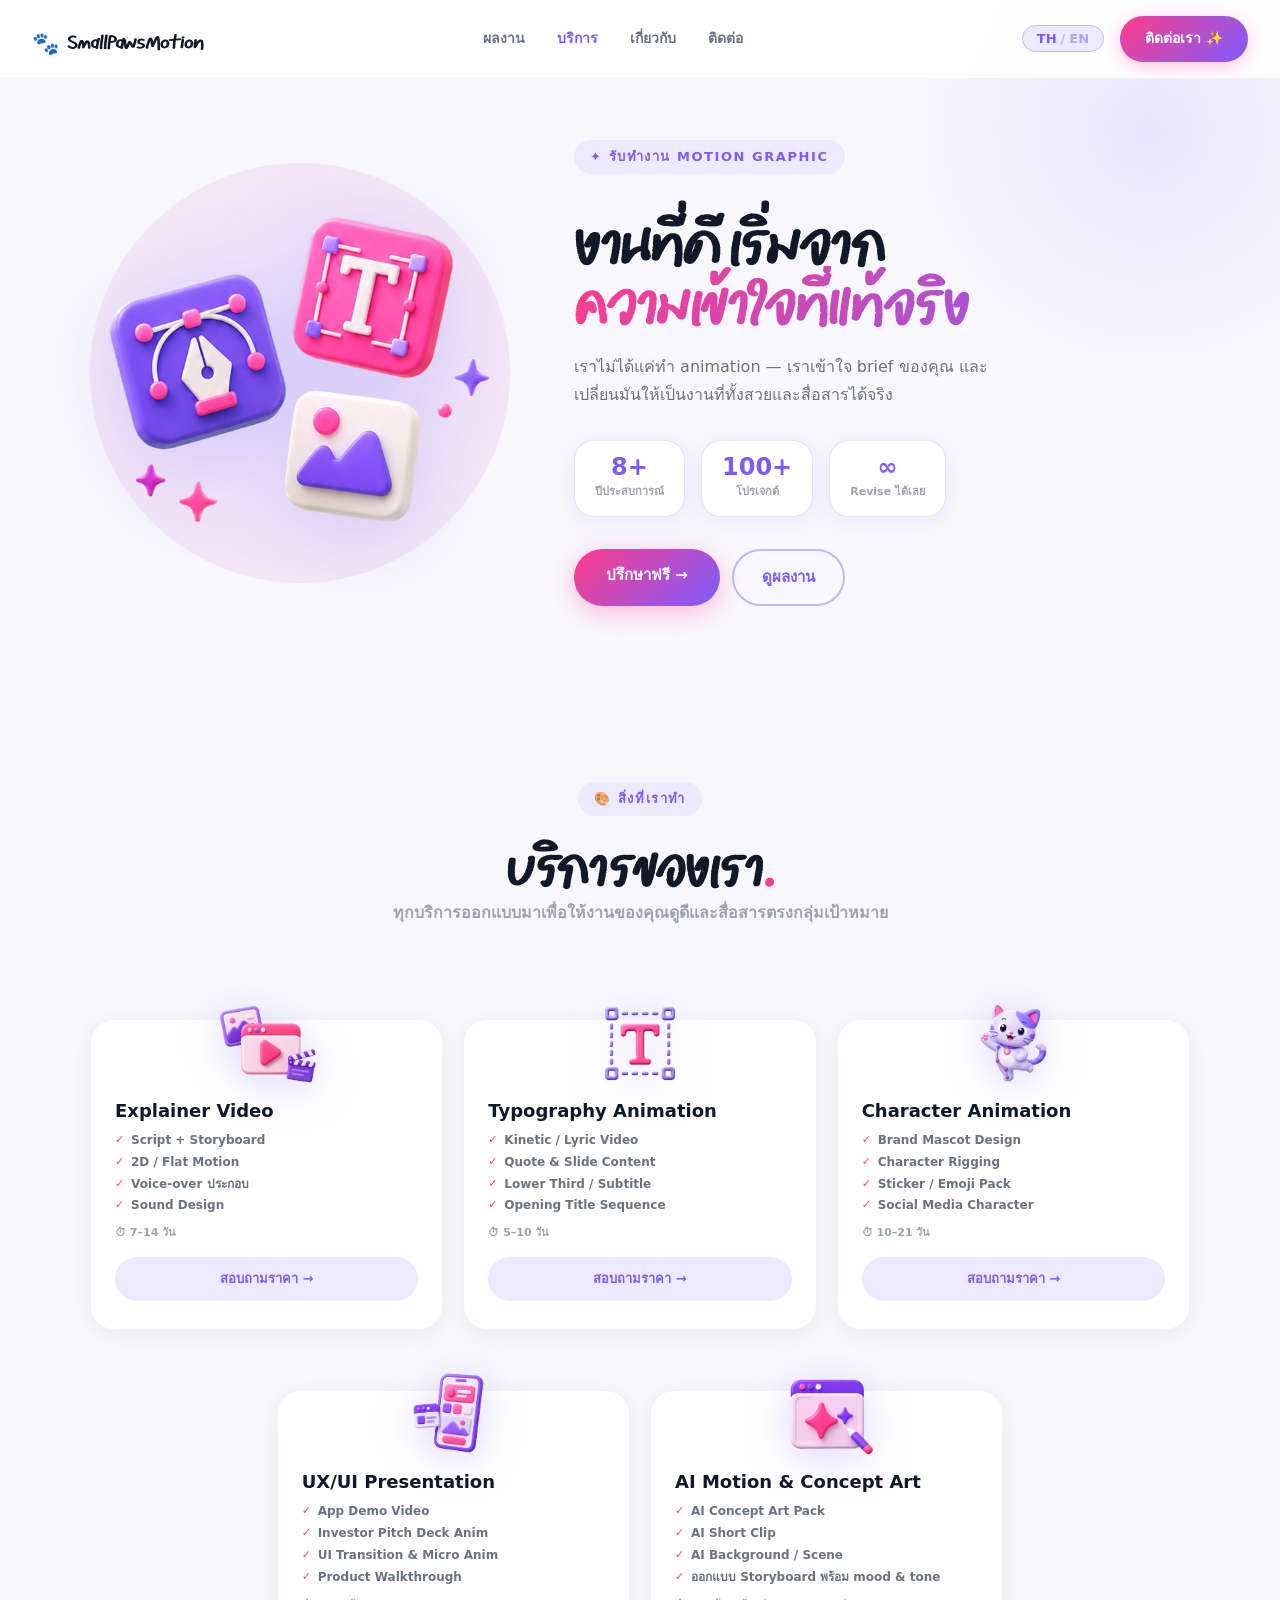
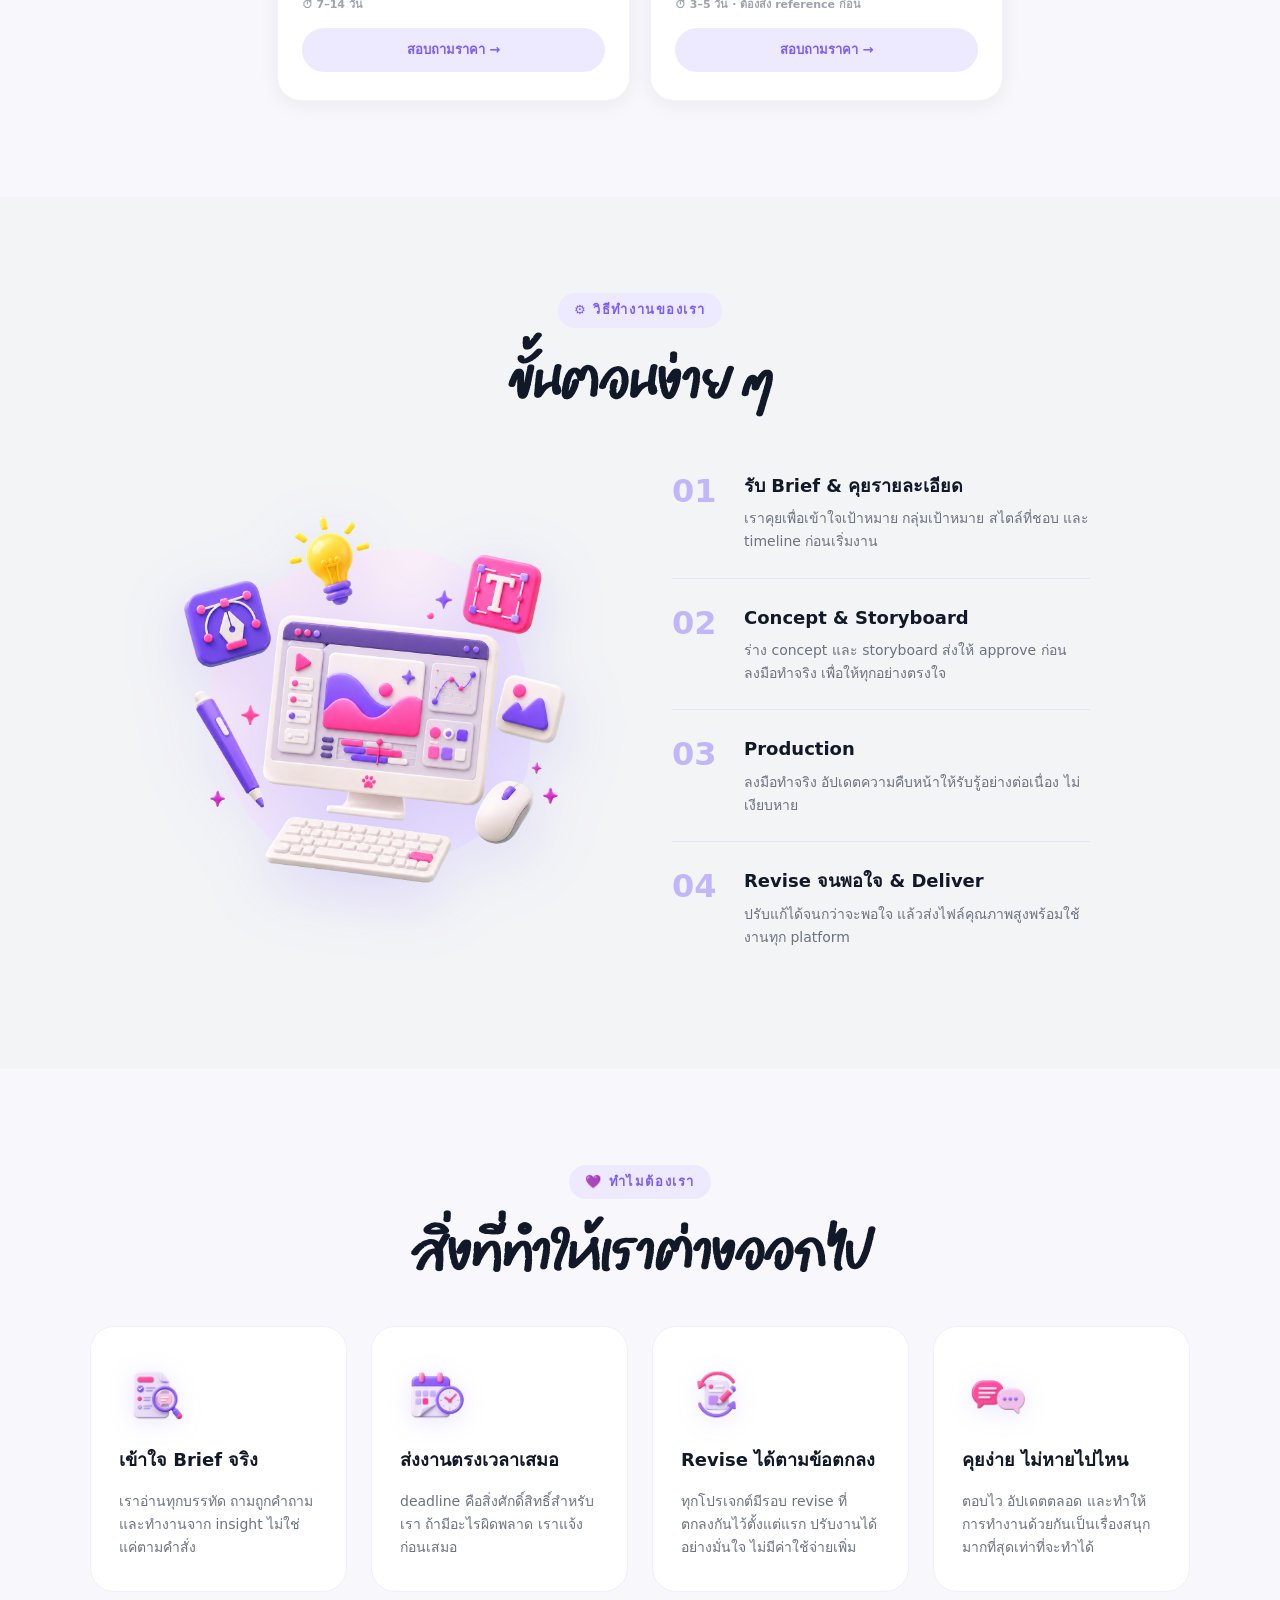
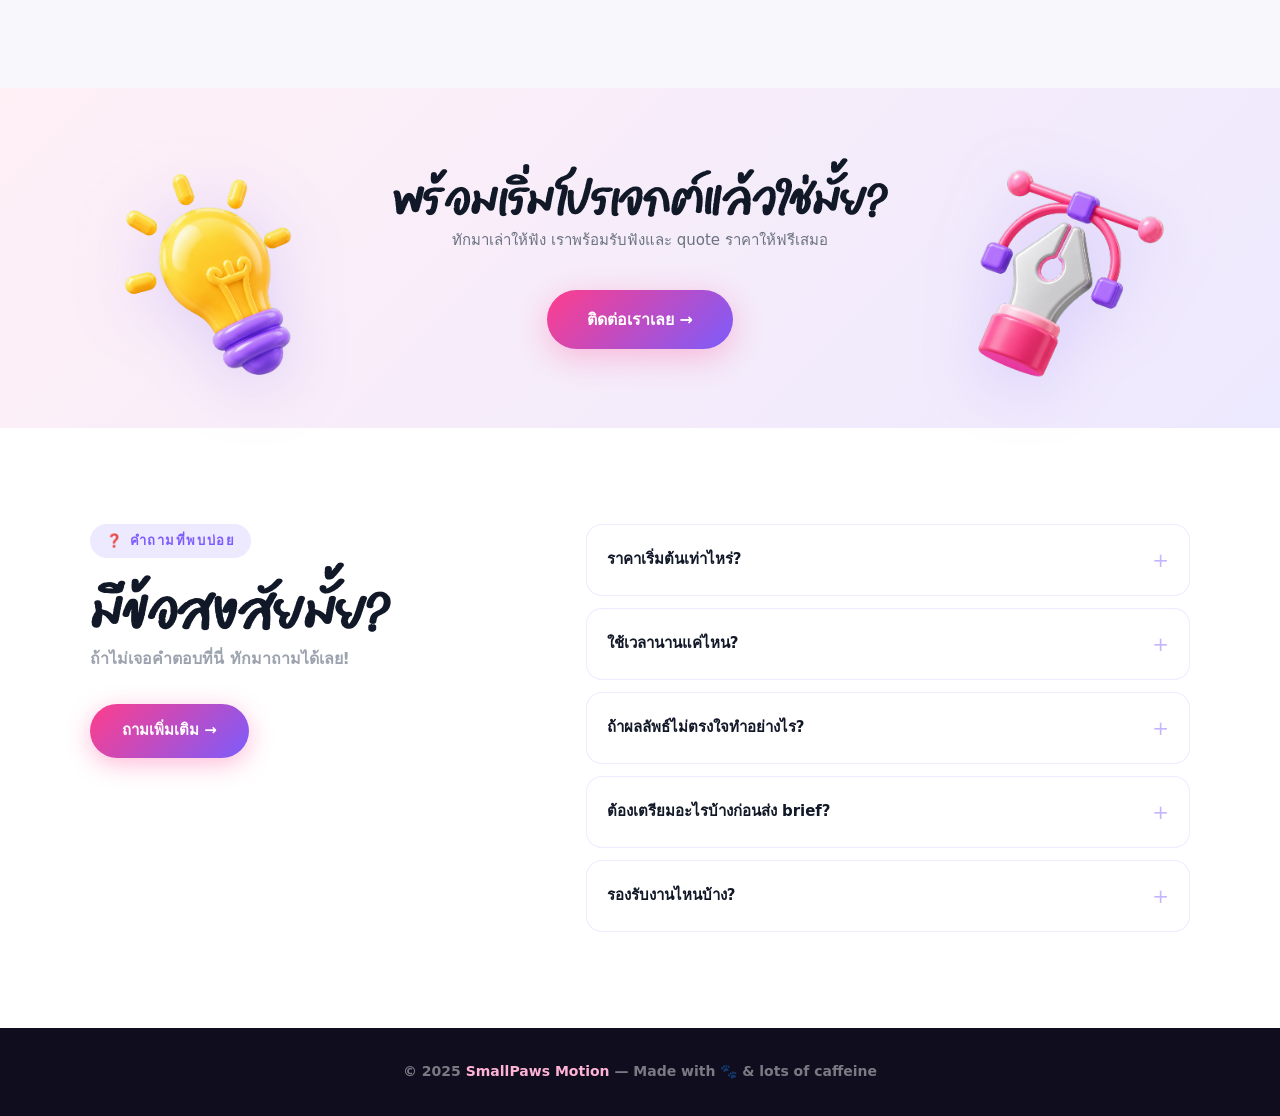
==== services.html @ 3934d812 "Initial commit: SmallPaws Motion portfolio" ====
<!DOCTYPE html>
<html lang="th">
<head>
  <meta charset="UTF-8">
  <meta name="viewport" content="width=device-width, initial-scale=1.0">
  <title>บริการ — SmallPaws Motion</title>
  <meta name="description" content="รับทำ Motion Graphic ครบวงจร Explainer Video, Typography, Character Animation, UX/UI Presentation">
  <link rel="stylesheet" href="css/style.css?v=5">
  <link rel="stylesheet" href="css/services.css?v=12">
  <link rel="icon" href="data:image/svg+xml,<svg xmlns='http://www.w3.org/2000/svg' viewBox='0 0 100 100'><text y='.9em' font-size='90'>🐾</text></svg>">
</head>
<body>

<!-- ── Navigation ─────────────────────────────────────────── -->
<nav class="nav scrolled">
  <a href="index.html" class="nav-logo" style="color:var(--gray-800);text-shadow:none">
    <span class="paw">🐾</span> SmallPaws Motion
  </a>
  <div class="nav-links" style="--link-color:var(--gray-600)">
    <a href="index.html#works"   style="color:var(--gray-600);text-shadow:none" data-th="ผลงาน"    data-en="Works">ผลงาน</a>
    <a href="services.html"      style="color:var(--purple);text-shadow:none;font-weight:900" data-th="บริการ"    data-en="Services">บริการ</a>
    <a href="index.html#about"   style="color:var(--gray-600);text-shadow:none" data-th="เกี่ยวกับ" data-en="About">เกี่ยวกับ</a>
    <a href="index.html#contact" style="color:var(--gray-600);text-shadow:none" data-th="ติดต่อ"    data-en="Contact">ติดต่อ</a>
  </div>
  <div class="nav-right">
    <button class="lang-toggle scrolled-toggle" id="lang-toggle" aria-label="Switch language">
      <span class="lang-th active">TH</span>
      <span class="lang-sep">/</span>
      <span class="lang-en">EN</span>
    </button>
    <a href="index.html#contact" class="nav-cta" data-th="ติดต่อเรา ✨" data-en="Contact ✨">ติดต่อเรา ✨</a>
  </div>
</nav>

<!-- ── Page Hero ───────────────────────────────────────────── -->
<section class="svc-hero">
  <div class="container">
    <div class="svc-hero-inner fade-up">

      <!--
        ICON PLACEHOLDER — สลับเป็น Lottie ได้ตามด้านล่าง
        ───────────────────────────────────────────────────────
        วิธีใช้ Lottie:
          1. โหลด script: <script src="https://unpkg.com/@lottiefiles/lottie-player@latest/dist/lottie-player.js"></script>
          2. แทน .svc-hero-lottie ด้วย:
             <lottie-player src="assets/lotties/hero.json" background="transparent"
               speed="1" style="width:420px;height:420px" autoplay loop></lottie-player>

        วิธีใช้ PNG:
          แทน .icon-placeholder ด้วย: <img src="assets/images/hero-illus.png" alt="" style="width:420px">
        ───────────────────────────────────────────────────────
      -->
      <div class="svc-hero-visual" id="hero-visual-wrap">
        <div class="svc-hero-blob"></div>
        <img src="assets/image/service_hero.png" alt="SmallPaws Motion" class="svc-hero-img" id="svc-hero-img">
      </div>

      <div class="svc-hero-text">
        <div class="section-label" data-th="✦ รับทำงาน Motion Graphic" data-en="✦ Motion Graphic Services">✦ รับทำงาน Motion Graphic</div>
        <h1 class="svc-hero-title">
          <span data-th="งานที่ดี เริ่มจาก" data-en="Great Work">งานที่ดี เริ่มจาก</span><br>
          <span class="hero-gradient" data-th="ความเข้าใจที่แท้จริง" data-en="Starts Here">ความเข้าใจที่แท้จริง</span>
        </h1>
        <p class="svc-hero-desc" data-th="เราไม่ได้แค่ทำ animation — เราเข้าใจ brief ของคุณ และเปลี่ยนมันให้เป็นงานที่ทั้งสวยและสื่อสารได้จริง" data-en="We don't just animate — we understand your brief and turn it into work that's both beautiful and truly communicates.">
          เราไม่ได้แค่ทำ animation — เราเข้าใจ brief ของคุณ และเปลี่ยนมันให้เป็นงานที่ทั้งสวยและสื่อสารได้จริง
        </p>
        <div class="svc-hero-stats">
          <div class="stat-pill">
            <span class="stat-num">8+</span>
            <span class="stat-label" data-th="ปีประสบการณ์" data-en="Years Exp.">ปีประสบการณ์</span>
          </div>
          <div class="stat-pill">
            <span class="stat-num">100+</span>
            <span class="stat-label" data-th="โปรเจกต์" data-en="Projects">โปรเจกต์</span>
          </div>
          <div class="stat-pill">
            <span class="stat-num">∞</span>
            <span class="stat-label" data-th="Revise ได้เลย" data-en="Free Revisions">Revise ได้เลย</span>
          </div>
        </div>
        <div style="display:flex;gap:12px;flex-wrap:wrap;margin-top:32px">
          <a href="index.html#contact" class="btn-primary" data-th="ปรึกษาฟรี →" data-en="Free Consultation →">ปรึกษาฟรี →</a>
          <a href="index.html#works"   class="btn-outline" data-th="ดูผลงาน" data-en="See Works">ดูผลงาน</a>
        </div>
      </div>

    </div>
  </div>
</section>

<!-- ── Services Grid ───────────────────────────────────────── -->
<section class="section" id="services">
  <div class="container">
    <div class="fade-up" style="text-align:center;margin-bottom:56px">
      <div class="section-label" style="display:inline-flex" data-th="🎨 สิ่งที่เราทำ" data-en="🎨 What We Do">🎨 สิ่งที่เราทำ</div>
      <h2 class="section-title">
        <span data-th="บริการของเรา" data-en="Our Services">บริการของเรา</span><span style="color:var(--pink)">.</span>
      </h2>
      <p style="color:var(--gray-400);font-weight:600;margin-top:12px;max-width:520px;margin-left:auto;margin-right:auto" data-th="ทุกบริการออกแบบมาเพื่อให้งานของคุณดูดีและสื่อสารตรงกลุ่มเป้าหมาย" data-en="Every service is designed to make your work look great and communicate directly to your audience.">
        ทุกบริการออกแบบมาเพื่อให้งานของคุณดูดีและสื่อสารตรงกลุ่มเป้าหมาย
      </p>
    </div>

    <div class="svc-grid">

      <!-- ── Explainer Video ── -->
      <div class="svc-card fade-up">
        <div class="svc-card-overlay"></div>
        <div class="svc-card-icon-wrap">
          <img src="assets/image/Explainer Video_icon.png" alt="Explainer Video" class="svc-icon-img">
        </div>
        <div class="svc-card-body">
          <h3 class="svc-card-title" data-th="Explainer Video" data-en="Explainer Video">Explainer Video</h3>
          <ul class="svc-list">
            <li data-th="Script + Storyboard" data-en="Script + Storyboard">Script + Storyboard</li>
            <li data-th="2D / Flat Motion" data-en="2D / Flat Motion">2D / Flat Motion</li>
            <li data-th="Voice-over ประกอบ" data-en="With Voice-over">Voice-over ประกอบ</li>
            <li data-th="Sound Design" data-en="Sound Design">Sound Design</li>
          </ul>
          <div class="svc-duration" data-th="⏱ 7–14 วัน" data-en="⏱ 7–14 days">⏱ 7–14 วัน</div>
        </div>
        <a href="index.html#contact" class="btn-flip-cta" data-th="สอบถามราคา →" data-en="Get a Quote →">สอบถามราคา →</a>
      </div>

      <!-- ── Typography Animation ── -->
      <div class="svc-card fade-up">
        <div class="svc-card-overlay"></div>
        <div class="svc-card-icon-wrap">
          <img src="assets/image/Typography Animation_icon.png" alt="Typography Animation" class="svc-icon-img">
        </div>
        <div class="svc-card-body">
          <h3 class="svc-card-title" data-th="Typography Animation" data-en="Typography Animation">Typography Animation</h3>
          <ul class="svc-list">
            <li data-th="Kinetic / Lyric Video" data-en="Kinetic / Lyric Video">Kinetic / Lyric Video</li>
            <li data-th="Quote &amp; Slide Content" data-en="Quote &amp; Slide Content">Quote &amp; Slide Content</li>
            <li data-th="Lower Third / Subtitle" data-en="Lower Third / Subtitle">Lower Third / Subtitle</li>
            <li data-th="Opening Title Sequence" data-en="Opening Title Sequence">Opening Title Sequence</li>
          </ul>
          <div class="svc-duration" data-th="⏱ 5–10 วัน" data-en="⏱ 5–10 days">⏱ 5–10 วัน</div>
        </div>
        <a href="index.html#contact" class="btn-flip-cta" data-th="สอบถามราคา →" data-en="Get a Quote →">สอบถามราคา →</a>
      </div>

      <!-- ── Character Animation ── -->
      <div class="svc-card fade-up">
        <div class="svc-card-overlay"></div>
        <div class="svc-card-icon-wrap">
          <img src="assets/image/Character Animation_icon.png" alt="Character Animation" class="svc-icon-img">
        </div>
        <div class="svc-card-body">
          <h3 class="svc-card-title" data-th="Character Animation" data-en="Character Animation">Character Animation</h3>
          <ul class="svc-list">
            <li data-th="Brand Mascot Design" data-en="Brand Mascot Design">Brand Mascot Design</li>
            <li data-th="Character Rigging" data-en="Character Rigging">Character Rigging</li>
            <li data-th="Sticker / Emoji Pack" data-en="Sticker / Emoji Pack">Sticker / Emoji Pack</li>
            <li data-th="Social Media Character" data-en="Social Media Character">Social Media Character</li>
          </ul>
          <div class="svc-duration" data-th="⏱ 10–21 วัน" data-en="⏱ 10–21 days">⏱ 10–21 วัน</div>
        </div>
        <a href="index.html#contact" class="btn-flip-cta" data-th="สอบถามราคา →" data-en="Get a Quote →">สอบถามราคา →</a>
      </div>

      <!-- ── UX/UI Presentation ── -->
      <div class="svc-card fade-up">
        <div class="svc-card-overlay"></div>
        <div class="svc-card-icon-wrap">
          <img src="assets/image/UXUI Presentation_icon.png" alt="UX/UI Presentation" class="svc-icon-img">
        </div>
        <div class="svc-card-body">
          <h3 class="svc-card-title" data-th="UX/UI Presentation" data-en="UX/UI Presentation">UX/UI Presentation</h3>
          <ul class="svc-list">
            <li data-th="App Demo Video" data-en="App Demo Video">App Demo Video</li>
            <li data-th="Investor Pitch Deck Anim" data-en="Pitch Deck Animation">Investor Pitch Deck Anim</li>
            <li data-th="UI Transition &amp; Micro Anim" data-en="UI Transition &amp; Micro Anim">UI Transition &amp; Micro Anim</li>
            <li data-th="Product Walkthrough" data-en="Product Walkthrough">Product Walkthrough</li>
          </ul>
          <div class="svc-duration" data-th="⏱ 7–14 วัน" data-en="⏱ 7–14 days">⏱ 7–14 วัน</div>
        </div>
        <a href="index.html#contact" class="btn-flip-cta" data-th="สอบถามราคา →" data-en="Get a Quote →">สอบถามราคา →</a>
      </div>

      <!-- ── AI Motion & Concept Art ── -->
      <div class="svc-card fade-up">
        <div class="svc-card-overlay"></div>
        <div class="svc-card-icon-wrap">
          <img src="assets/image/AI Motion_icon.png" alt="AI Motion & Concept Art" class="svc-icon-img">
        </div>
        <div class="svc-card-body">
          <h3 class="svc-card-title" data-th="AI Motion & Concept Art" data-en="AI Motion & Concept Art">AI Motion & Concept Art</h3>
          <ul class="svc-list">
            <li data-th="AI Concept Art Pack" data-en="AI Concept Art Pack">AI Concept Art Pack</li>
            <li data-th="AI Short Clip" data-en="AI Short Clip">AI Short Clip</li>
            <li data-th="AI Background / Scene" data-en="AI Background / Scene">AI Background / Scene</li>
            <li data-th="ออกแบบ Storyboard พร้อม mood &amp; tone" data-en="Storyboard with mood &amp; tone">ออกแบบ Storyboard พร้อม mood &amp; tone</li>
          </ul>
          <div class="svc-duration" data-th="⏱ 3–5 วัน · ต้องส่ง reference ก่อน" data-en="⏱ 3–5 days · reference required">⏱ 3–5 วัน · ต้องส่ง reference ก่อน</div>
        </div>
        <a href="index.html#contact" class="btn-flip-cta" data-th="สอบถามราคา →" data-en="Get a Quote →">สอบถามราคา →</a>
      </div>

    </div>
  </div>
</section>

<!-- ── How We Work ─────────────────────────────────────────── -->
<section class="section svc-process-section">
  <div class="container">

    <!-- Heading — แยกออกมาอยู่เหนือ grid เพื่อ center ได้อิสระ -->
    <div class="fade-up" style="text-align:center;margin-bottom:48px;">
      <div class="section-label" style="display:inline-flex" data-th="⚙️ วิธีทำงานของเรา" data-en="⚙️ How We Work">⚙️ วิธีทำงานของเรา</div>
      <h2 class="section-title" style="text-align:center">
        <span data-th="ขั้นตอนง่าย ๆ" data-en="Simple Process">ขั้นตอนง่าย ๆ</span>
      </h2>
    </div>

    <div class="svc-process-grid">

      <!-- Process Visual -->
      <div class="fade-up svc-process-visual">
        <div class="process-visual-wrap" id="process-visual-wrap">
          <div class="process-blob-bg"></div>
          <img src="assets/image/process.png" alt="Process" class="process-img" id="process-img">
        </div>
      </div>

      <!-- Process Steps -->
      <div class="fade-up" style="flex:1;min-width:280px;max-width:440px;">

        <div class="process-steps">

          <div class="process-step">
            <div class="step-num">01</div>
            <div class="step-content">
              <h3 class="step-title" data-th="รับ Brief &amp; คุยรายละเอียด" data-en="Brief &amp; Discovery">รับ Brief &amp; คุยรายละเอียด</h3>
              <p class="step-desc" data-th="เราคุยเพื่อเข้าใจเป้าหมาย กลุ่มเป้าหมาย สไตล์ที่ชอบ และ timeline ก่อนเริ่มงาน" data-en="We talk to understand your goals, target audience, preferred style, and timeline before we begin.">
                เราคุยเพื่อเข้าใจเป้าหมาย กลุ่มเป้าหมาย สไตล์ที่ชอบ และ timeline ก่อนเริ่มงาน
              </p>
            </div>
          </div>

          <div class="process-step">
            <div class="step-num">02</div>
            <div class="step-content">
              <h3 class="step-title" data-th="Concept &amp; Storyboard" data-en="Concept &amp; Storyboard">Concept &amp; Storyboard</h3>
              <p class="step-desc" data-th="ร่าง concept และ storyboard ส่งให้ approve ก่อนลงมือทำจริง เพื่อให้ทุกอย่างตรงใจ" data-en="Draft concept and storyboard for your approval before we start production, so everything aligns.">
                ร่าง concept และ storyboard ส่งให้ approve ก่อนลงมือทำจริง เพื่อให้ทุกอย่างตรงใจ
              </p>
            </div>
          </div>

          <div class="process-step">
            <div class="step-num">03</div>
            <div class="step-content">
              <h3 class="step-title" data-th="Production" data-en="Production">Production</h3>
              <p class="step-desc" data-th="ลงมือทำจริง อัปเดตความคืบหน้าให้รับรู้อย่างต่อเนื่อง ไม่เงียบหาย" data-en="We produce the work and keep you updated throughout — no radio silence, ever.">
                ลงมือทำจริง อัปเดตความคืบหน้าให้รับรู้อย่างต่อเนื่อง ไม่เงียบหาย
              </p>
            </div>
          </div>

          <div class="process-step">
            <div class="step-num">04</div>
            <div class="step-content">
              <h3 class="step-title" data-th="Revise จนพอใจ &amp; Deliver" data-en="Revise &amp; Deliver">Revise จนพอใจ &amp; Deliver</h3>
              <p class="step-desc" data-th="ปรับแก้ได้จนกว่าจะพอใจ แล้วส่งไฟล์คุณภาพสูงพร้อมใช้งานทุก platform" data-en="Revise until you're happy, then deliver high-quality files ready for every platform.">
                ปรับแก้ได้จนกว่าจะพอใจ แล้วส่งไฟล์คุณภาพสูงพร้อมใช้งานทุก platform
              </p>
            </div>
          </div>

        </div>
      </div>

    </div>
  </div>
</section>

<!-- ── Why SmallPaws ────────────────────────────────────────── -->
<section class="section">
  <div class="container">
    <div class="fade-up" style="text-align:center;margin-bottom:56px">
      <div class="section-label" style="display:inline-flex" data-th="💜 ทำไมต้องเรา" data-en="💜 Why Us">💜 ทำไมต้องเรา</div>
      <h2 class="section-title">
        <span data-th="สิ่งที่ทำให้เราต่างออกไป" data-en="What Sets Us Apart">สิ่งที่ทำให้เราต่างออกไป</span>
      </h2>
    </div>

    <div class="why-grid">

      <div class="why-card fade-up">
        <div class="why-icon">
          <img src="assets/image/brieft.png" alt="เข้าใจ Brief จริง" class="why-icon-img">
        </div>
        <h3 class="why-title" data-th="เข้าใจ Brief จริง" data-en="We Actually Understand Briefs">เข้าใจ Brief จริง</h3>
        <p class="why-desc" data-th="เราอ่านทุกบรรทัด ถามถูกคำถาม และทำงานจาก insight ไม่ใช่แค่ตามคำสั่ง" data-en="We read every line, ask the right questions, and work from insight — not just following instructions.">
          เราอ่านทุกบรรทัด ถามถูกคำถาม และทำงานจาก insight ไม่ใช่แค่ตามคำสั่ง
        </p>
      </div>

      <div class="why-card fade-up">
        <div class="why-icon">
          <img src="assets/image/On Time.png" alt="ส่งงานตรงเวลาเสมอ" class="why-icon-img">
        </div>
        <h3 class="why-title" data-th="ส่งงานตรงเวลาเสมอ" data-en="Always On Time">ส่งงานตรงเวลาเสมอ</h3>
        <p class="why-desc" data-th="deadline คือสิ่งศักดิ์สิทธิ์สำหรับเรา ถ้ามีอะไรผิดพลาด เราแจ้งก่อนเสมอ" data-en="Deadlines are sacred to us. If anything changes, we always communicate ahead of time.">
          deadline คือสิ่งศักดิ์สิทธิ์สำหรับเรา ถ้ามีอะไรผิดพลาด เราแจ้งก่อนเสมอ
        </p>
      </div>

      <div class="why-card fade-up">
        <div class="why-icon">
          <img src="assets/image/revise.png" alt="Revise ได้ตามข้อตกลง" class="why-icon-img">
        </div>
        <h3 class="why-title" data-th="Revise ได้ตามข้อตกลง" data-en="Revisions Included">Revise ได้ตามข้อตกลง</h3>
        <p class="why-desc" data-th="ทุกโปรเจกต์สามารถแก้ไขได้ตามจำนวนครั้งที่ตกลงกันไว้ตั้งแต่แรก ปรับงานได้อย่างมั่นใจ ไม่มีค่าใช้จ่ายเพิ่ม" data-en="Every project includes a clear number of revision rounds agreed upfront — refine your work with confidence, no extra charge.">
          ทุกโปรเจกต์มีรอบ revise ที่ตกลงกันไว้ตั้งแต่แรก ปรับงานได้อย่างมั่นใจ ไม่มีค่าใช้จ่ายเพิ่ม
        </p>
      </div>

      <div class="why-card fade-up">
        <div class="why-icon">
          <img src="assets/image/Easy to Work With.png" alt="คุยง่าย ไม่หายไปไหน" class="why-icon-img">
        </div>
        <h3 class="why-title" data-th="คุยง่าย ไม่หายไปไหน" data-en="Easy to Work With">คุยง่าย ไม่หายไปไหน</h3>
        <p class="why-desc" data-th="ตอบไว อัปเดตตลอด และทำให้การทำงานด้วยกันเป็นเรื่องสนุกมากที่สุดเท่าที่จะทำได้" data-en="Fast replies, constant updates, and making collaboration as enjoyable as possible.">
          ตอบไว อัปเดตตลอด และทำให้การทำงานด้วยกันเป็นเรื่องสนุกมากที่สุดเท่าที่จะทำได้
        </p>
      </div>

    </div>
  </div>
</section>

<!-- ── CTA Banner ──────────────────────────────────────────── -->
<section class="svc-cta-banner">
  <div class="svc-cta-inner fade-up">

    <!--
      ICON PLACEHOLDER ซ้าย:
      PNG:    <img src="assets/images/cta-left.png" alt="" style="width:160px">
      Lottie: <lottie-player src="assets/lotties/cta-left.json"
                style="width:160px;height:160px" autoplay loop></lottie-player>
      data-slot="cta-left"
    -->
    <div class="cta-side-icon">
      <img src="assets/image/light_bulb.png" alt="" style="width:160px;height:160px;object-fit:contain;">
    </div>

    <!-- ข้อความกลาง -->
    <div class="svc-cta-text">
      <h2 class="svc-cta-title">
        <span data-th="พร้อมเริ่มโปรเจกต์แล้วใช่มั้ย?" data-en="Ready to Start a Project?">พร้อมเริ่มโปรเจกต์แล้วใช่มั้ย?</span>
      </h2>
      <p class="svc-cta-sub" data-th="ทักมาเล่าให้ฟัง เราพร้อมรับฟังและ quote ราคาให้ฟรีเสมอ" data-en="Tell us about it — we're always ready to listen and quote for free.">
        ทักมาเล่าให้ฟัง เราพร้อมรับฟังและ quote ราคาให้ฟรีเสมอ
      </p>
      <a href="index.html#contact" class="btn-cta-big" data-th="ติดต่อเราเลย →" data-en="Contact Us →">ติดต่อเราเลย →</a>
    </div>

    <!--
      ICON PLACEHOLDER ขวา:
      PNG:    <img src="assets/images/cta-right.png" alt="" style="width:160px">
      Lottie: <lottie-player src="assets/lotties/cta-right.json"
                style="width:160px;height:160px" autoplay loop></lottie-player>
      data-slot="cta-right"
    -->
    <div class="cta-side-icon">
      <img src="assets/image/design_pen.png" alt="" style="width:160px;height:160px;object-fit:contain;">
    </div>

  </div>
</section>

<!-- ── FAQ ─────────────────────────────────────────────────── -->
<section class="section svc-faq-section">
  <div class="container">
    <div class="svc-faq-inner">

      <div class="fade-up" style="flex:1;min-width:280px">
        <div class="section-label" data-th="❓ คำถามที่พบบ่อย" data-en="❓ FAQ">❓ คำถามที่พบบ่อย</div>
        <h2 class="section-title" style="margin-bottom:16px">
          <span data-th="มีข้อสงสัยมั้ย?" data-en="Got Questions?">มีข้อสงสัยมั้ย?</span>
        </h2>
        <p style="color:var(--gray-400);font-weight:600;margin-bottom:32px" data-th="ถ้าไม่เจอคำตอบที่นี่ ทักมาถามได้เลย!" data-en="If you don't find your answer here, just reach out!">
          ถ้าไม่เจอคำตอบที่นี่ ทักมาถามได้เลย!
        </p>
        <a href="index.html#contact" class="btn-primary" data-th="ถามเพิ่มเติม →" data-en="Ask Us →">ถามเพิ่มเติม →</a>
      </div>

      <div class="faq-list fade-up" style="flex:1.4;min-width:280px">

        <details class="faq-item">
          <summary class="faq-q" data-th="ราคาเริ่มต้นเท่าไหร่?" data-en="What's the starting price?">ราคาเริ่มต้นเท่าไหร่?</summary>
          <div class="faq-a" data-th="ราคาขึ้นอยู่กับความซับซ้อนและระยะเวลา ทักมาเล่า brief ให้ฟัง แล้วเราจะ quote ราคาให้ฟรีและไม่มีพันธะ" data-en="Pricing depends on complexity and timeline. Share your brief with us and we'll quote for free — no strings attached.">
            ราคาขึ้นอยู่กับความซับซ้อนและระยะเวลา ทักมาเล่า brief ให้ฟัง แล้วเราจะ quote ราคาให้ฟรีและไม่มีพันธะ
          </div>
        </details>

        <details class="faq-item">
          <summary class="faq-q" data-th="ใช้เวลานานแค่ไหน?" data-en="How long does a project take?">ใช้เวลานานแค่ไหน?</summary>
          <div class="faq-a" data-th="ส่วนใหญ่อยู่ที่ 7–21 วัน ขึ้นอยู่กับประเภทงาน ถ้ามี deadline เร่งด่วน แจ้งมาได้เลย จะพยายามจัดให้" data-en="Typically 7–21 days depending on the type of work. If you have a tight deadline, let us know — we'll do our best to accommodate.">
            ส่วนใหญ่อยู่ที่ 7–21 วัน ขึ้นอยู่กับประเภทงาน ถ้ามี deadline เร่งด่วน แจ้งมาได้เลย จะพยายามจัดให้
          </div>
        </details>

        <details class="faq-item">
          <summary class="faq-q" data-th="ถ้าผลลัพธ์ไม่ตรงใจทำอย่างไร?" data-en="What if the result isn't what I imagined?">ถ้าผลลัพธ์ไม่ตรงใจทำอย่างไร?</summary>
          <div class="faq-a" data-th="บอกเราได้เลย เรา revise ให้จนกว่าจะพอใจ การ revise ไม่มีค่าใช้จ่ายเพิ่ม เป็นส่วนหนึ่งของทุกโปรเจกต์" data-en="Just tell us. We revise until you're happy — revisions are included in every project at no extra cost.">
            บอกเราได้เลย เรา revise ให้จนกว่าจะพอใจ การ revise ไม่มีค่าใช้จ่ายเพิ่ม เป็นส่วนหนึ่งของทุกโปรเจกต์
          </div>
        </details>

        <details class="faq-item">
          <summary class="faq-q" data-th="ต้องเตรียมอะไรบ้างก่อนส่ง brief?" data-en="What do I need to prepare before submitting a brief?">ต้องเตรียมอะไรบ้างก่อนส่ง brief?</summary>
          <div class="faq-a" data-th="ยิ่งมีรายละเอียดยิ่งดี แต่ถ้ายังไม่ชัด ทักมาคุยก่อนได้เลย เราช่วย brief ให้ได้" data-en="The more detail the better, but if things aren't clear yet, just reach out — we can help shape the brief together.">
            ยิ่งมีรายละเอียดยิ่งดี แต่ถ้ายังไม่ชัด ทักมาคุยก่อนได้เลย เราช่วย brief ให้ได้
          </div>
        </details>

        <details class="faq-item">
          <summary class="faq-q" data-th="รองรับงานไหนบ้าง?" data-en="What types of projects do you take?">รองรับงานไหนบ้าง?</summary>
          <div class="faq-a" data-th="แบรนด์ สตาร์ทอัพ เอเจนซี่ ครีเอเตอร์ และองค์กร ทั้งโปรเจกต์เล็กและใหญ่ รับหมด" data-en="Brands, startups, agencies, creators, and organizations. Both small and large projects welcome.">
            แบรนด์ สตาร์ทอัพ เอเจนซี่ ครีเอเตอร์ และองค์กร ทั้งโปรเจกต์เล็กและใหญ่ รับหมด
          </div>
        </details>

      </div>
    </div>
  </div>
</section>

<!-- ── Footer ──────────────────────────────────────────────── -->
<footer>
  <p>© 2025 <span>SmallPaws Motion</span> — Made with 🐾 & lots of caffeine</p>
</footer>

<script src="js/services.js?v=4"></script>
</body>
</html>
---- css/style.css ----
/* ============================================================
   SmallPaws Motion — Stylesheet
   Brand Guideline v1.0: Pink #FF3D8B / Violet #7C5CFC / BG #F8F8FC
   Fonts: PG Boston (display) + Inter (body) + Prompt (Thai fallback)
   ============================================================ */

/* PG Boston — display/heading font (Latin) */
@font-face {
  font-family: 'PG Boston';
  src: url('../assets/fonts/PGBoston.ttf') format('truetype');
  font-weight: normal;
  font-style: normal;
  font-display: swap;
}

/* Inter (body) + Prompt (Thai fallback) */
@import url('https://fonts.googleapis.com/css2?family=Inter:wght@300;400;500;600;700;800;900&family=Prompt:wght@400;500;600;700;800;900&display=swap');

/* ── Reset & Base ─────────────────────────────────────────── */
*, *::before, *::after { box-sizing: border-box; margin: 0; padding: 0; }

:root {
  /* ── Brand Primary ── */
  --pink:         #FF3D8B;
  --pink-light:   #FFD6E8;
  --pink-pale:    #FFF0F6;
  --pink-200:     #FFB3D4;
  --pink-300:     #FF7DB2;
  --pink-600:     #CC0060;

  /* ── Brand Secondary ── */
  --purple:       #7C5CFC;
  --violet:       #7C5CFC;
  --purple-light: #EDE9FE;
  --purple-mid:   #C4B5FD;
  --purple-dim:   #A78BFA;

  /* ── Dark (hero bg / accents) ── */
  --dark:         #0F0D1E;
  --dark-2:       #1A1730;
  --dark-3:       #252240;

  /* ── Surfaces (light theme) ── */
  --white:        #FFFFFF;
  --bg:           #F8F8FC;
  --gray-100:     #F3F4F6;
  --gray-400:     #9CA3AF;
  --gray-600:     #6B7280;
  --gray-700:     #374151;
  --gray-800:     #111827;
  --border:       #E5E7EB;

  --radius-xl:    24px;
  --radius-2xl:   40px;
  --shadow-soft:  0 4px 24px rgba(124,92,252,0.10);
  --shadow-card:  0 8px 32px rgba(124,92,252,0.13);
  --transition:   0.3s cubic-bezier(0.4,0,0.2,1);
}

html { scroll-behavior: smooth; }

body {
  /* Inter สำหรับ Latin + Prompt fallback สำหรับ Thai */
  font-family: 'Inter', 'Prompt', system-ui, sans-serif;
  background: var(--bg);
  color: var(--gray-800);
  overflow-x: hidden;
  line-height: 1.7;
}

/* PG Boston สำหรับ Latin heading — Thai glyph ไม่มีใน PG Boston
   browser จะ fallback ไป Prompt สำหรับตัวอักษรไทยโดยอัตโนมัติ */
h1, h2, h3, .section-title, .nav-logo, .hero-title {
  font-family: 'PG Boston', Georgia, 'Prompt', sans-serif;
  font-weight: 900;
}

/* Exp badge numbers */
.exp-number, .exp-unit, .exp-label {
  font-family: 'PG Boston', Georgia, 'Prompt', sans-serif;
  font-weight: 900;
}

/* ปุ่มและ UI */
button, .btn-primary, .btn-outline, .filter-btn,
.nav-links a, .nav-cta, .lang-toggle {
  font-family: 'Inter', 'Prompt', system-ui, sans-serif;
}

::-webkit-scrollbar { width: 6px; }
::-webkit-scrollbar-track { background: var(--pink-pale); }
::-webkit-scrollbar-thumb { background: var(--purple-mid); border-radius: 99px; }

/* ── Utility ──────────────────────────────────────────────── */
.section { padding: 96px 24px; }
.container { max-width: 1100px; margin: 0 auto; }
.section-label {
  display: inline-flex; align-items: center; gap: 8px;
  font-size: 13px; font-weight: 700; letter-spacing: 0.12em; text-transform: uppercase;
  color: var(--violet); background: var(--purple-light);
  padding: 6px 16px; border-radius: 99px; margin-bottom: 16px;
}
.section-title {
  font-size: clamp(28px, 5vw, 48px);
  font-weight: 900; line-height: 1.15; color: var(--gray-800);
}

/* ── Nav ──────────────────────────────────────────────────── */
.nav {
  position: fixed; top: 0; left: 0; right: 0; z-index: 100;
  padding: 16px 32px;
  display: flex; align-items: center; justify-content: space-between;
  transition: background var(--transition), backdrop-filter var(--transition);
}
.nav.scrolled {
  background: rgba(255,255,255,0.92);
  backdrop-filter: blur(16px);
  border-bottom: 1px solid rgba(124,92,252,0.1);
}
.nav-logo {
  font-size: 18px; font-weight: 900; color: white;
  text-decoration: none; display: flex; align-items: center; gap: 8px;
  text-shadow: 0 1px 8px rgba(0,0,0,0.3);
  transition: color var(--transition), text-shadow var(--transition);
}
.nav.scrolled .nav-logo { color: var(--gray-800); text-shadow: none; }
.nav-logo .paw { font-size: 22px; }

.nav-links { display: flex; gap: 32px; }
.nav-links a {
  font-size: 14px; font-weight: 700; color: rgba(255,255,255,0.9);
  text-decoration: none; transition: color var(--transition);
  text-shadow: 0 1px 6px rgba(0,0,0,0.25);
}
.nav.scrolled .nav-links a { color: var(--gray-600); text-shadow: none; }
.nav-links a:hover { color: var(--purple-mid); }
.nav.scrolled .nav-links a:hover { color: var(--violet); }

.nav-right { display: flex; align-items: center; gap: 16px; }

/* Language toggle */
.lang-toggle {
  background: rgba(255,255,255,0.15); border: 1.5px solid rgba(255,255,255,0.4);
  border-radius: 99px; padding: 5px 14px;
  font-size: 13px; font-weight: 700;
  color: white; cursor: pointer; display: flex; align-items: center; gap: 4px;
  transition: all var(--transition);
  backdrop-filter: blur(8px);
}
.nav.scrolled .lang-toggle {
  background: var(--purple-light); border-color: var(--purple-mid); color: var(--violet);
}
.lang-toggle:hover { background: rgba(255,255,255,0.25); }
.nav.scrolled .lang-toggle:hover { background: var(--violet); color: white; border-color: var(--violet); }
.lang-sep { opacity: 0.4; }
.lang-th, .lang-en { transition: opacity var(--transition); opacity: 0.5; }
.lang-th.active, .lang-en.active { opacity: 1; }

.nav-cta {
  background: rgba(255,255,255,0.2);
  border: 1.5px solid rgba(255,255,255,0.5);
  color: white; font-size: 14px; font-weight: 700;
  padding: 10px 24px; border-radius: 99px; text-decoration: none;
  transition: all var(--transition);
  backdrop-filter: blur(8px);
}
.nav.scrolled .nav-cta {
  background: linear-gradient(135deg, var(--pink), var(--violet));
  border-color: transparent;
  box-shadow: 0 4px 16px rgba(255,61,139,0.30);
}
.nav-cta:hover { background: rgba(255,255,255,0.3); transform: translateY(-1px); }
.nav.scrolled .nav-cta:hover { opacity: 0.9; }

/* ── HERO — fullscreen ────────────────────────────────────── */
#hero {
  position: relative;
  width: 100%; height: 100vh; min-height: 600px;
  display: flex; flex-direction: column;
  align-items: center; justify-content: center;
  overflow: visible;
}

/* clip เฉพาะ bg layer ไม่ให้ล้นออกนอกหน้า */
.hero-bg {
  clip-path: inset(0);
}

/* Background media */
.hero-bg {
  position: absolute; inset: 0; z-index: 0;
}

/* ใช้กับทั้ง <video> และ <img> */
.hero-media {
  width: 100%; height: 100%; object-fit: cover; display: block;
}

/* Placeholder — แสดงขณะยังไม่มีไฟล์ */
.hero-placeholder {
  width: 100%; height: 100%;
  background: linear-gradient(135deg, #1a0a2e 0%, #0d1020 50%, #1a0a1a 100%);
  display: flex; align-items: center; justify-content: center;
}
.hero-placeholder-inner {
  display: flex; flex-direction: column; align-items: center; gap: 16px;
  opacity: 0.35;
}
.hero-placeholder-icon { font-size: 64px; }
.hero-placeholder-label {
  font-size: 14px; font-weight: 700; color: white;
  text-align: center; line-height: 1.6;
}

/* Gradient overlay — darkens image for text legibility */
.hero-overlay {
  position: absolute; inset: 0; z-index: 1;
  background: linear-gradient(
    to bottom,
    rgba(0,0,0,0.25) 0%,
    rgba(20,10,40,0.55) 50%,
    rgba(0,0,0,0.65) 100%
  );
}

/* Hero content */
.hero-content {
  position: relative; z-index: 2;
  text-align: center;
  padding: 0 48px;
  max-width: 900px;
  width: 100%;
  box-sizing: border-box;
}
.hero-badge {
  display: inline-block;
  font-size: 12px; font-weight: 700; letter-spacing: 0.15em; text-transform: uppercase;
  color: rgba(255,255,255,0.75);
  border: 1px solid rgba(255,255,255,0.3);
  padding: 6px 20px; border-radius: 99px; margin-bottom: 24px;
  backdrop-filter: blur(6px);
  background: rgba(255,255,255,0.08);
  font-family: 'Inter', 'Prompt', system-ui, sans-serif;
}
.hero-title {
  font-size: clamp(28px, 4.5vw, 60px);
  line-height: 1.45;
  color: white;
  margin-bottom: 20px;
  text-shadow: 0 2px 20px rgba(0,0,0,0.3);
  word-break: keep-all;
  overflow-wrap: break-word;
}
.hero-title .highlight {
  background: linear-gradient(135deg, #FFB3D4, #C4B5FD);
  -webkit-background-clip: text; -webkit-text-fill-color: transparent;
  background-clip: text;
  /* padding ให้ gradient มีพื้นที่ครอบ descender ของ PG Boston */
  padding-bottom: 0.2em;
  display: inline-block;
}
.hero-desc {
  font-size: clamp(13px, 1.6vw, 16px);
  color: rgba(255,255,255,0.7);
  margin-bottom: 36px;
  letter-spacing: 0.03em;
  font-family: 'Inter', 'Prompt', system-ui, sans-serif;
}
.hero-actions { display: flex; gap: 16px; justify-content: center; flex-wrap: wrap; }

.btn-primary {
  background: linear-gradient(135deg, var(--pink), var(--violet));
  color: white;
  font-size: 15px; font-weight: 700;
  padding: 14px 32px; border-radius: 50px; border: none;
  cursor: pointer; text-decoration: none; display: inline-block;
  box-shadow: 0 6px 24px rgba(255,61,139,0.35);
  transition: transform var(--transition), box-shadow var(--transition);
}
.btn-primary:hover {
  transform: translateY(-2px);
  box-shadow: 0 10px 32px rgba(255,61,139,0.45);
}
.btn-outline {
  background: rgba(255,255,255,0.12); color: white;
  font-size: 15px; font-weight: 700;
  padding: 14px 32px; border-radius: 99px;
  border: 2px solid rgba(255,255,255,0.4);
  cursor: pointer; text-decoration: none; display: inline-block;
  backdrop-filter: blur(6px);
  transition: all var(--transition);
}
.btn-outline:hover { background: rgba(255,255,255,0.22); transform: translateY(-2px); }

/* Scroll hint */
.scroll-hint {
  position: absolute; bottom: 24px; left: 50%; transform: translateX(-50%);
  z-index: 3; display: flex; flex-direction: column; align-items: center; gap: 8px;
  color: rgba(255,255,255,0.5); font-size: 11px; font-weight: 700;
  letter-spacing: 0.12em; text-transform: uppercase;
}
.scroll-line {
  width: 1px; height: 32px;
  background: linear-gradient(to bottom, rgba(255,255,255,0.5), transparent);
  animation: scrollPulse 2s ease-in-out infinite;
}
@keyframes scrollPulse {
  0%,100% { opacity: 0.4; transform: scaleY(1); }
  50%      { opacity: 1;   transform: scaleY(1.2); }
}

/* ── WORKS ────────────────────────────────────────────────── */
#works { background: var(--bg); }

.filter-bar {
  display: flex; gap: 10px; flex-wrap: wrap; margin-bottom: 40px;
}
.filter-btn {
  font-size: 14px; font-weight: 600;
  padding: 10px 22px; border-radius: 50px; border: 2px solid var(--purple-light);
  background: var(--white); color: var(--gray-600);
  cursor: pointer; transition: all var(--transition);
}
.filter-btn:hover { border-color: var(--purple-mid); color: var(--violet); }
.filter-btn.active,
.filter-btn.active:hover {
  background: linear-gradient(135deg, var(--pink), var(--violet));
  border-color: transparent; color: white;
  box-shadow: 0 4px 16px rgba(124,92,252,0.25);
}

.works-grid {
  display: grid;
  grid-template-columns: repeat(auto-fill, minmax(300px, 1fr));
  gap: 24px;
}
.work-card {
  border-radius: var(--radius-xl); overflow: hidden;
  background: var(--white); box-shadow: var(--shadow-card);
  cursor: pointer; transition: transform var(--transition), box-shadow var(--transition);
  position: relative;
}
.work-card:hover {
  transform: translateY(-6px);
  box-shadow: 0 16px 48px rgba(124,92,252,0.18);
}
.work-thumb {
  width: 100%; aspect-ratio: 16/9; object-fit: cover; display: block;
  background: var(--purple-light);
}
.work-thumb-placeholder {
  width: 100%; aspect-ratio: 16/9;
  display: flex; align-items: center; justify-content: center; font-size: 36px;
}
.work-play-overlay {
  position: absolute; top: 0; left: 0; width: 100%; aspect-ratio: 16/9;
  display: flex; align-items: center; justify-content: center;
  background: rgba(0,0,0,0); transition: background var(--transition);
}
.work-card:hover .work-play-overlay { background: rgba(0,0,0,0.25); }
.play-btn {
  width: 52px; height: 52px; border-radius: 50%;
  background: white; display: flex; align-items: center; justify-content: center;
  opacity: 0; transform: scale(0.8); transition: all var(--transition);
  box-shadow: 0 4px 16px rgba(0,0,0,0.2);
}
.play-btn svg { fill: var(--violet); margin-left: 3px; }
.work-card:hover .play-btn { opacity: 1; transform: scale(1); }
.work-info { padding: 16px 20px 20px; }
.work-tags { display: flex; gap: 6px; flex-wrap: wrap; margin-bottom: 8px; }
.work-tag {
  font-size: 11px; font-weight: 700; letter-spacing: 0.06em;
  padding: 3px 10px; border-radius: 99px;
  background: var(--purple-light); color: var(--violet);
}
.work-title { font-size: 16px; font-weight: 800; color: var(--gray-800); margin-bottom: 4px; }
.work-desc { font-size: 13px; color: var(--gray-400); }

/* ── MODAL ────────────────────────────────────────────────── */
.modal-overlay {
  position: fixed; inset: 0; z-index: 1000;
  background: rgba(0,0,0,0.75); backdrop-filter: blur(8px);
  display: flex; align-items: center; justify-content: center; padding: 24px;
  opacity: 0; pointer-events: none; transition: opacity 0.3s ease;
}
.modal-overlay.open { opacity: 1; pointer-events: all; }
.modal-box {
  background: white; border-radius: var(--radius-2xl);
  max-width: 900px; width: 100%; overflow: hidden;
  transform: scale(0.95) translateY(16px);
  transition: transform 0.3s cubic-bezier(0.34,1.56,0.64,1);
  box-shadow: 0 32px 80px rgba(0,0,0,0.3);
}
.modal-overlay.open .modal-box { transform: scale(1) translateY(0); }
.modal-video-wrap { width: 100%; aspect-ratio: 16/9; background: #000; }
.modal-video-wrap iframe,
.modal-video-wrap video { width: 100%; height: 100%; border: none; display: block; }
.modal-footer {
  padding: 24px 28px;
  display: flex; align-items: center; justify-content: space-between;
}
.modal-title { font-size: 20px; font-weight: 900; }
.modal-close {
  width: 40px; height: 40px; border-radius: 50%;
  background: var(--gray-100); border: none; cursor: pointer;
  display: flex; align-items: center; justify-content: center;
  font-size: 20px; color: var(--gray-600); transition: all var(--transition);
}
.modal-close:hover { background: var(--pink-pale); color: var(--pink); }

/* ── TESTIMONIALS ─────────────────────────────────────────── */
#testimonials {
  background: linear-gradient(160deg, var(--purple-light) 0%, var(--pink-pale) 100%);
  overflow: hidden; padding: 80px 0;
}
/* override for light surface */
#testimonials .section-title { color: var(--gray-800); }
#testimonials .section-header { padding: 0 24px; margin-bottom: 48px; }
.marquee-wrap { overflow: hidden; }
.marquee-track {
  display: flex; gap: 20px; width: max-content;
  animation: marquee 40s linear infinite;
}
.marquee-wrap:hover .marquee-track { animation-play-state: paused; }
@keyframes marquee {
  from { transform: translateX(0); }
  to   { transform: translateX(-50%); }
}
.bubble-card {
  flex-shrink: 0; width: 300px;
  background: white; border-radius: var(--radius-xl);
  padding: 24px; position: relative; box-shadow: var(--shadow-soft);
}
.bubble-card::after {
  content: '"'; position: absolute; top: 12px; right: 20px;
  font-size: 60px; font-weight: 900; line-height: 1;
  color: var(--purple-light); font-family: Georgia, serif;
}
.bubble-avatar { font-size: 32px; margin-bottom: 12px; }
.bubble-text { font-size: 14px; line-height: 1.6; color: var(--gray-600); margin-bottom: 16px; }
.bubble-name { font-size: 14px; font-weight: 800; color: var(--gray-800); }
.bubble-role { font-size: 12px; color: var(--gray-400); margin-top: 2px; }

/* ── ABOUT ────────────────────────────────────────────────── */
#about { background: var(--white); position: relative; overflow: hidden; }
#about::before {
  content: '';
  position: absolute; top: -200px; right: -200px;
  width: 600px; height: 600px;
  background: radial-gradient(circle, rgba(255,61,139,0.07) 0%, transparent 70%);
  border-radius: 50%; pointer-events: none;
}
#about { padding-top: 56px; padding-bottom: 56px; }

.about-grid {
  display: grid; grid-template-columns: 1fr 1fr; gap: 80px; align-items: center;
}
.about-visual {
  position: relative; display: flex; align-items: center; justify-content: center;
}
.about-photo {
  width: 380px; max-width: 100%;
  border-radius: 24px;
  object-fit: cover;
  display: block;
  position: relative; z-index: 1;
}
.about-blob-bg {
  position: absolute;
  width: 420px; height: 420px;
  background: linear-gradient(135deg, var(--pink-pale), var(--purple-light));
  border-radius: 60% 40% 55% 45% / 45% 55% 40% 60%;
  animation: blobMorph 8s ease-in-out infinite;
  z-index: 0;
}
@keyframes blobMorph {
  0%,100% { border-radius: 60% 40% 55% 45% / 45% 55% 40% 60%; }
  33%      { border-radius: 50% 50% 40% 60% / 60% 40% 55% 45%; }
  66%      { border-radius: 45% 55% 60% 40% / 50% 60% 40% 50%; }
}

/* Floating number — ไม่มี white box ลอยอยู่กลาง blob */
.exp-float {
  text-align: center;
  animation: floatNum 4s ease-in-out infinite;
}
@keyframes floatNum {
  0%, 100% { transform: translateY(0px); }
  50%       { transform: translateY(-14px); }
}
.exp-number-wrap { display: flex; align-items: baseline; justify-content: center; gap: 2px; }
.exp-number {
  font-size: 100px; font-weight: 900; line-height: 1;
  background: linear-gradient(135deg, var(--pink), var(--violet));
  -webkit-background-clip: text; -webkit-text-fill-color: transparent; background-clip: text;
  padding-bottom: 0.2em; display: inline-block;
}
.exp-unit {
  font-size: 40px; font-weight: 900;
  background: linear-gradient(135deg, var(--pink), var(--violet));
  -webkit-background-clip: text; -webkit-text-fill-color: transparent; background-clip: text;
}
.exp-label {
  font-size: 15px; font-weight: 700; color: var(--gray-600);
  margin-top: 8px; letter-spacing: 0.02em;
}

.about-intro {
  font-size: 17px; line-height: 1.8; color: var(--gray-600); margin-bottom: 20px;
}

/* 3 strength pills แนวนอน */
.about-strengths { display: flex; flex-wrap: wrap; gap: 12px; margin-top: 28px; }
.strength-item {
  display: inline-flex; align-items: center; gap: 10px;
  padding: 10px 22px; border-radius: 50px;
  border: 2px solid var(--pink);
  background: transparent;
  transition: all var(--transition);
  cursor: default;
}
.strength-item:hover {
  background: var(--pink-pale);
}
.strength-text {
  font-size: 14px; font-weight: 700; color: var(--pink);
}

/* ── CONTACT ──────────────────────────────────────────────── */
#contact {
  background: linear-gradient(135deg, var(--pink-pale), var(--purple-light));
}
.contact-card {
  background: white; border-radius: var(--radius-2xl);
  padding: 56px 64px; text-align: center;
  box-shadow: 0 16px 64px rgba(124,92,252,0.15);
}
.contact-title {
  font-size: clamp(28px, 4vw, 42px); font-weight: 900; margin-bottom: 12px;
}
.contact-sub { font-size: 17px; color: var(--gray-600); margin-bottom: 40px; }
.contact-links {
  display: flex; flex-wrap: wrap; gap: 14px; justify-content: center; margin-bottom: 40px;
}
.contact-link {
  display: flex; align-items: center; gap: 10px;
  padding: 14px 24px; border-radius: var(--radius-xl);
  background: var(--gray-100); text-decoration: none;
  color: var(--gray-700); font-weight: 700; font-size: 15px;
  transition: all var(--transition); border: 2px solid transparent;
}
.contact-link:hover {
  background: white; border-color: var(--purple-mid); color: var(--violet);
  transform: translateY(-2px); box-shadow: var(--shadow-soft);
}
.contact-link .icon { font-size: 20px; }
.contact-email-big {
  font-size: clamp(18px, 3vw, 24px); font-weight: 900; color: var(--gray-800);
  text-decoration: none; border-bottom: 3px solid var(--pink-light); padding-bottom: 4px;
  transition: border-color var(--transition);
}
.contact-email-big:hover { border-color: var(--pink); }

/* ── FOOTER ───────────────────────────────────────────────── */
footer {
  background: var(--dark); color: rgba(255,255,255,0.45);
  padding: 32px 24px; text-align: center; font-size: 14px; font-weight: 600;
}
footer span { color: var(--pink-200); }

/* ── FADE-UP ──────────────────────────────────────────────── */
.fade-up {
  opacity: 0; transform: translateY(32px);
  transition: opacity 0.6s ease, transform 0.6s ease;
}
.fade-up.visible { opacity: 1; transform: translateY(0); }

/* ── MOBILE ───────────────────────────────────────────────── */
@media (max-width: 768px) {
  .nav-links { display: none; }
  .about-grid { grid-template-columns: 1fr; gap: 48px; }
  .about-blob-bg { width: 280px; height: 280px; }
  .exp-number { font-size: 72px; }
  .contact-card { padding: 40px 24px; }
  .exp-number { font-size: 56px; }
  .hero-title { font-size: clamp(30px, 8vw, 52px); }
}
---- css/services.css ----
/* ============================================================
   SmallPaws Motion — Services Page Styles
   Brand Guideline v1.0: Pink #FF3D8B / Violet #7C5CFC
   ============================================================ */

/* ── Nav override for light page ───────────────────────────── */
.scrolled-toggle {
  background: var(--purple-light) !important;
  border-color: var(--purple-mid) !important;
  color: var(--violet) !important;
}

/* ── Icon Placeholders ──────────────────────────────────────── */
/*
  Slots ที่ swap ได้:
  data-slot="hero-illustration"   → รูปใหญ่ข้าง hero (420×420)
  data-slot="explainer-icon"      → icon บน service card
  data-slot="typography-icon"     → icon บน service card
  data-slot="character-icon"      → icon บน service card
  data-slot="uxui-icon"           → icon บน service card
  data-slot="process-illustration"→ รูปข้าง process (400×400)
  data-slot="why-brief"           → icon why card
  data-slot="why-ontime"          → icon why card
  data-slot="why-revise"          → icon why card
  data-slot="why-comm"            → icon why card
  data-slot="cta-decoration"      → ไอคอน CTA

  วิธี swap PNG:
    ลบ div.icon-placeholder และใส่ <img src="..."> แทน

  วิธี swap Lottie (requires lottie-player script):
    ลบ div.icon-placeholder และใส่:
    <lottie-player src="assets/lotties/xxx.json"
      background="transparent" speed="1"
      style="width:88px;height:88px" autoplay loop>
    </lottie-player>
*/
.icon-placeholder {
  display: flex;
  align-items: center;
  justify-content: center;
  border: 2px dashed rgba(124,92,252,0.25);
  border-radius: var(--radius-xl);
  background: var(--purple-light);
  position: relative;
}

.placeholder-inner {
  display: flex;
  flex-direction: column;
  align-items: center;
  gap: 12px;
  text-align: center;
}
.placeholder-emoji { font-size: 48px; }
.placeholder-hint {
  font-size: 11px;
  font-weight: 700;
  color: var(--violet);
  opacity: 0.6;
  line-height: 1.6;
  letter-spacing: 0.04em;
}

/* ── Hero ───────────────────────────────────────────────────── */
.svc-hero {
  padding: 140px 24px 80px;
  background: var(--bg);
  overflow: hidden;
  position: relative;
}
.svc-hero::before {
  content: '';
  position: absolute;
  top: -120px; right: -120px;
  width: 500px; height: 500px;
  background: radial-gradient(circle, rgba(124,92,252,0.12) 0%, transparent 70%);
  pointer-events: none;
}

.svc-hero-inner {
  display: flex;
  align-items: center;
  gap: 64px;
  flex-wrap: wrap-reverse;
}

.svc-hero-visual {
  flex: 0 0 auto;
  position: relative;
  display: flex;
  align-items: center;
  justify-content: center;
}
.svc-hero-lottie {
  width: 380px;
  height: 380px;
  border-radius: 40px;
  position: relative;
  z-index: 1;
}
.svc-hero-img {
  width: 420px;
  max-width: 100%;
  object-fit: contain;
  position: relative;
  z-index: 1;
  transition: transform 0.12s ease-out;
  filter: drop-shadow(0 16px 40px rgba(124,92,252,0.2));
}
.svc-hero-blob {
  position: absolute;
  width: 420px;
  height: 420px;
  background: radial-gradient(circle at 50% 50%, rgba(124,92,252,0.15), rgba(255,61,139,0.08));
  border-radius: 50%;
  z-index: 0;
  animation: blob-float 6s ease-in-out infinite;
}
@keyframes blob-float {
  0%, 100% { transform: scale(1) translateY(0); }
  50%       { transform: scale(1.04) translateY(-10px); }
}

.svc-hero-text { flex: 1; min-width: 280px; }

.svc-hero-title {
  font-size: clamp(30px, 5vw, 52px);
  font-weight: 900;
  line-height: 1.15;
  margin: 16px 0 20px;
}
.hero-gradient {
  background: linear-gradient(135deg, var(--pink), var(--violet));
  -webkit-background-clip: text;
  -webkit-text-fill-color: transparent;
  background-clip: text;
  padding-bottom: 0.15em;
  display: block;
}

.svc-hero-desc {
  color: var(--gray-600);
  font-size: 16px;
  font-weight: 500;
  line-height: 1.7;
  margin-bottom: 32px;
  max-width: 420px;
}

.svc-hero-stats {
  display: flex;
  gap: 16px;
  flex-wrap: wrap;
}
.stat-pill {
  display: flex;
  flex-direction: column;
  align-items: center;
  background: white;
  border: 1.5px solid rgba(124,92,252,0.18);
  border-radius: 20px;
  padding: 14px 20px;
  box-shadow: var(--shadow-soft);
  min-width: 88px;
}
.stat-num {
  font-size: 24px;
  font-weight: 900;
  color: var(--violet);
  line-height: 1;
}
.stat-label {
  font-size: 11px;
  font-weight: 700;
  color: var(--gray-400);
  margin-top: 4px;
  text-align: center;
}

/* ── Buttons (reuse base + add outline) ─────────────────────── */
.btn-outline {
  display: inline-flex;
  align-items: center;
  gap: 8px;
  padding: 14px 28px;
  border-radius: 50px;
  font-weight: 800;
  font-size: 15px;
  text-decoration: none;
  transition: all var(--transition);
  background: transparent;
  border: 2px solid var(--purple-mid);
  color: var(--violet);
}
.btn-outline:hover {
  background: var(--purple-light);
  border-color: var(--violet);
}

/* ── Services Grid — 3+2 centered ──────────────────────────── */
.svc-grid {
  display: grid;
  grid-template-columns: repeat(6, 1fr);
  gap: 20px;
  row-gap: 60px;
  padding-top: 36px;
}

/* row 1: 3 cards each span 2 cols */
.svc-card:nth-child(1) { grid-column: 1 / 3; }
.svc-card:nth-child(2) { grid-column: 3 / 5; }
.svc-card:nth-child(3) { grid-column: 5 / 7; }
/* row 2: 2 cards centered */
.svc-card:nth-child(4) { grid-column: 2 / 4; }
.svc-card:nth-child(5) { grid-column: 4 / 6; }

@media (max-width: 700px) {
  .svc-grid { grid-template-columns: repeat(2, 1fr); }
  .svc-card:nth-child(n) { grid-column: auto; }
}
@media (max-width: 480px) {
  .svc-grid { grid-template-columns: 1fr; }
}

/* ── Service card — white + shadow ── */
.svc-card {
  background: #ffffff;
  border-radius: var(--radius-xl);
  padding: 80px 24px 28px;
  display: flex;
  flex-direction: column;
  gap: 14px;
  position: relative;
  overflow: visible;
  border: 1.5px solid rgba(124,92,252,0.08);
  box-shadow: 0 4px 20px rgba(0,0,0,0.06);
  transition: transform var(--transition), box-shadow var(--transition);
}
.svc-card:hover {
  transform: translateY(-4px);
  box-shadow: 0 12px 40px rgba(124,92,252,0.14);
}

/* Dark overlay on hover — ใส่ border-radius ให้ clip ตัวเอง */
.svc-card-overlay {
  position: absolute; inset: 0;
  background: linear-gradient(135deg, var(--pink), var(--violet));
  border-radius: var(--radius-xl);
  opacity: 0;
  transition: opacity 0.4s ease;
  z-index: 1;
}
.svc-card:hover .svc-card-overlay { opacity: 0.72; }

/* All content above overlay */
.svc-card-body,
.btn-flip-cta { position: relative; z-index: 2; }

/* Icon — โผล่ออกด้านบนการ์ด */
.svc-card-icon-wrap {
  position: absolute;
  top: -36px;
  left: 50%;
  transform: translateX(-50%);
  z-index: 3;
}
.svc-icon-img {
  width: 115px; height: 115px;
  object-fit: contain;
  filter: drop-shadow(0 8px 20px rgba(124,92,252,0.25));
  transition: transform 0.35s ease;
}
.svc-card:hover .svc-icon-img {
  transform: translateY(-6px) scale(1.08);
}

/* Card body */
.svc-card-body {
  display: flex; flex-direction: column;
  gap: 10px; flex: 1;
}

/* Title */
.svc-card-title {
  font-size: 18px; font-weight: 800;
  font-family: 'Inter', 'Prompt', system-ui, sans-serif;
  color: var(--gray-800); margin: 0; line-height: 1.25;
  transition: color 0.4s;
}
.svc-card:hover .svc-card-title { color: white; }

/* List */
.svc-list {
  list-style: none;
  display: flex; flex-direction: column;
  gap: 5px;
}
.svc-list li {
  font-size: 12px; font-weight: 600;
  color: var(--gray-600);
  padding-left: 16px; position: relative; line-height: 1.4;
  transition: color 0.4s;
}
.svc-list li::before {
  content: '✓'; position: absolute; left: 0;
  color: var(--pink); font-size: 11px;
  transition: color 0.4s;
}
.svc-card:hover .svc-list li { color: rgba(255,255,255,0.85); }
.svc-card:hover .svc-list li::before { color: rgba(255,255,255,0.6); }

/* Duration */
.svc-duration {
  font-size: 11px; font-weight: 700;
  color: var(--gray-400);
  transition: color 0.4s;
}
.svc-card:hover .svc-duration { color: rgba(255,255,255,0.55); }

/* CTA button — visible always, subtle on default, vivid on hover */
.btn-flip-cta {
  display: flex; align-items: center; justify-content: center;
  padding: 11px 20px; border-radius: 50px;
  background: var(--purple-light);
  color: var(--violet); font-weight: 800; font-size: 13px;
  text-decoration: none; flex-shrink: 0;
  font-family: 'Inter', 'Prompt', system-ui, sans-serif;
  transition: background 0.3s ease, color 0.3s ease, box-shadow 0.3s ease;
  box-shadow: none;
}
.svc-card:hover .btn-flip-cta {
  background: white;
  color: var(--pink);
  box-shadow: 0 4px 16px rgba(0,0,0,0.14);
}
.btn-flip-cta:hover {
  box-shadow: 0 6px 20px rgba(0,0,0,0.18);
}

/* ── Process Section ────────────────────────────────────────── */
.svc-process-section {
  background: var(--gray-100);
}

.svc-process-grid {
  display: grid;
  grid-template-columns: 1fr 1fr;
  gap: 64px;
  align-items: center;
  max-width: 900px;
  margin: 0 auto;
}

.svc-process-visual {
  flex: 0 0 auto;
}

.process-visual-wrap {
  position: relative;
  width: 360px;
  height: 360px;
  max-width: 100%;
  display: flex;
  align-items: center;
  justify-content: center;
}

.process-blob-bg {
  position: absolute;
  inset: 20px;
  background: linear-gradient(135deg, var(--pink-pale), var(--purple-light));
  border-radius: 60% 40% 55% 45% / 45% 55% 40% 60%;
  animation: blobMorph 8s ease-in-out infinite;
  z-index: 0;
}

.process-img {
  position: relative;
  width: 420px;
  max-width: 115%;
  object-fit: contain;
  z-index: 1;
  transition: transform 0.12s ease-out;
  filter: drop-shadow(0 16px 32px rgba(124,92,252,0.22));
}

.process-steps {
  display: flex;
  flex-direction: column;
  gap: 0;
}

.process-step {
  display: flex;
  gap: 24px;
  padding: 24px 0;
  border-bottom: 1px solid rgba(124,92,252,0.10);
  transition: background var(--transition);
}
.process-step:last-child { border-bottom: none; }

.step-num {
  font-size: 32px;
  font-weight: 900;
  color: var(--violet);
  opacity: 0.4;
  flex-shrink: 0;
  width: 48px;
  line-height: 1;
  padding-top: 4px;
}

.step-title {
  font-size: 18px;
  font-weight: 800;
  font-family: 'Inter', 'Prompt', system-ui, sans-serif;
  color: var(--gray-800);
  margin-bottom: 6px;
}
.step-desc {
  font-size: 14px;
  color: var(--gray-600);
  font-weight: 500;
  line-height: 1.65;
}

/* ── Why Grid ───────────────────────────────────────────────── */
.why-grid {
  display: grid;
  grid-template-columns: repeat(auto-fit, minmax(220px, 1fr));
  gap: 24px;
}

.why-card {
  background: white;
  border: 1.5px solid rgba(124,92,252,0.10);
  border-radius: var(--radius-xl);
  padding: 32px 28px;
  display: flex;
  flex-direction: column;
  gap: 14px;
  transition: transform var(--transition), box-shadow var(--transition);
}
.why-card:hover {
  transform: translateY(-4px);
  box-shadow: var(--shadow-card);
}

.why-icon {
  width: 72px;
  height: 72px;
  display: flex;
  align-items: center;
  justify-content: center;
}
.why-icon-img {
  width: 72px;
  height: 72px;
  object-fit: contain;
  filter: drop-shadow(0 4px 12px rgba(124,92,252,0.15));
  transition: transform 0.35s ease;
}
.why-card:hover .why-icon-img {
  transform: translateY(-6px) scale(1.08);
}

.why-title {
  font-size: 18px;
  font-weight: 800;
  font-family: 'Inter', 'Prompt', system-ui, sans-serif;
  color: var(--gray-800);
}
.why-desc {
  font-size: 14px;
  color: var(--gray-600);
  font-weight: 500;
  line-height: 1.65;
}

/* ── FAQ ────────────────────────────────────────────────────── */
.svc-faq-section {
  background: var(--white);
}
.svc-faq-inner {
  display: flex;
  gap: 64px;
  flex-wrap: wrap;
  align-items: flex-start;
}

.faq-list {
  display: flex;
  flex-direction: column;
  gap: 12px;
}

.faq-item {
  background: white;
  border-radius: 16px;
  overflow: hidden;
  border: 1.5px solid rgba(124,92,252,0.12);
  transition: box-shadow var(--transition);
}
.faq-item[open] { box-shadow: var(--shadow-soft); }
.faq-item[open] .faq-q { color: var(--violet); }

.faq-q {
  font-size: 15px;
  font-weight: 800;
  color: var(--gray-800);
  padding: 18px 20px;
  cursor: pointer;
  list-style: none;
  display: flex;
  justify-content: space-between;
  align-items: center;
  transition: color var(--transition);
}
.faq-q::-webkit-details-marker { display: none; }
.faq-q::after {
  content: '+';
  font-size: 20px;
  font-weight: 300;
  color: var(--purple-mid);
  flex-shrink: 0;
  transition: transform var(--transition);
}
.faq-item[open] .faq-q::after {
  transform: rotate(45deg);
}

.faq-a {
  font-size: 14px;
  font-weight: 500;
  color: var(--gray-600);
  line-height: 1.7;
  padding: 0 20px 18px;
}

/* ── CTA Banner ─────────────────────────────────────────────── */
.svc-cta-banner {
  background: linear-gradient(135deg, var(--pink-pale), var(--purple-light));
  padding: 40px 24px;
  overflow: visible;
  position: relative;
}

.svc-cta-blob { display: none; }

.svc-cta-inner {
  display: flex;
  align-items: center;
  justify-content: space-between;
  gap: 32px;
  max-width: 1100px;
  margin: 0 auto;
}

/* Icon slots ซ้าย-ขวา */
.cta-side-icon {
  flex: 0 0 100px;
  display: flex;
  align-items: center;
  justify-content: center;
  overflow: visible;
}
.cta-side-icon img {
  width: 260px !important;
  height: 260px !important;
  object-fit: contain;
  filter: drop-shadow(0 12px 32px rgba(124,92,252,0.2));
  transform: translateY(20px);
}
.cta-side-icon.icon-placeholder {
  height: 160px;
  border-radius: 28px;
  background: rgba(124,92,252,0.08);
  border: 2px dashed rgba(124,92,252,0.25) !important;
  flex-direction: column;
  gap: 8px;
}
.cta-side-icon .placeholder-emoji { font-size: 36px; }
.cta-side-icon .placeholder-hint  { font-size: 10px; }

/*
  วิธี swap icon ซ้าย/ขวา:
  PNG:   <img src="assets/images/cta-left.png"  alt="" style="width:160px">
  Lottie: <lottie-player src="assets/lotties/cta-left.json"
             style="width:160px;height:160px" autoplay loop></lottie-player>
  data-slot="cta-left"  / data-slot="cta-right"
*/

/* Text center */
.svc-cta-text {
  flex: 1;
  text-align: center;
  min-width: 0;
}

.svc-cta-title {
  font-size: clamp(24px, 3.2vw, 44px);
  font-weight: 900;
  color: var(--gray-800);
  line-height: 1.2;
  margin-bottom: 12px;
  white-space: nowrap;
}
.svc-cta-sub {
  font-size: 15px;
  color: var(--gray-600);
  font-weight: 500;
  margin-bottom: 36px;
}
.btn-cta-big {
  display: inline-flex;
  align-items: center;
  padding: 16px 40px;
  background: linear-gradient(135deg, var(--pink), var(--violet));
  color: white;
  font-weight: 900;
  font-size: 16px;
  border-radius: 50px;
  text-decoration: none;
  font-family: 'Inter', 'Prompt', system-ui, sans-serif;
  transition: transform var(--transition), box-shadow var(--transition);
  box-shadow: 0 8px 32px rgba(255,61,139,0.30);
}
.btn-cta-big:hover {
  transform: translateY(-3px);
  box-shadow: 0 16px 48px rgba(255,61,139,0.40);
}

@media (max-width: 768px) {
  .cta-side-icon { display: none; }
}

/* ── Fade-up (shared with main) ─────────────────────────────── */
.fade-up {
  opacity: 0;
  transform: translateY(32px);
  transition: opacity 0.6s ease, transform 0.6s ease;
}
.fade-up.visible {
  opacity: 1;
  transform: translateY(0);
}

/* ── Responsive ─────────────────────────────────────────────── */
@media (max-width: 768px) {
  .svc-hero-lottie,
  .process-placeholder { width: 100%; height: 260px; }
  .svc-hero-blob { width: 280px; height: 280px; }
  .svc-process-grid { gap: 32px; }
  .svc-faq-inner { gap: 32px; }
}
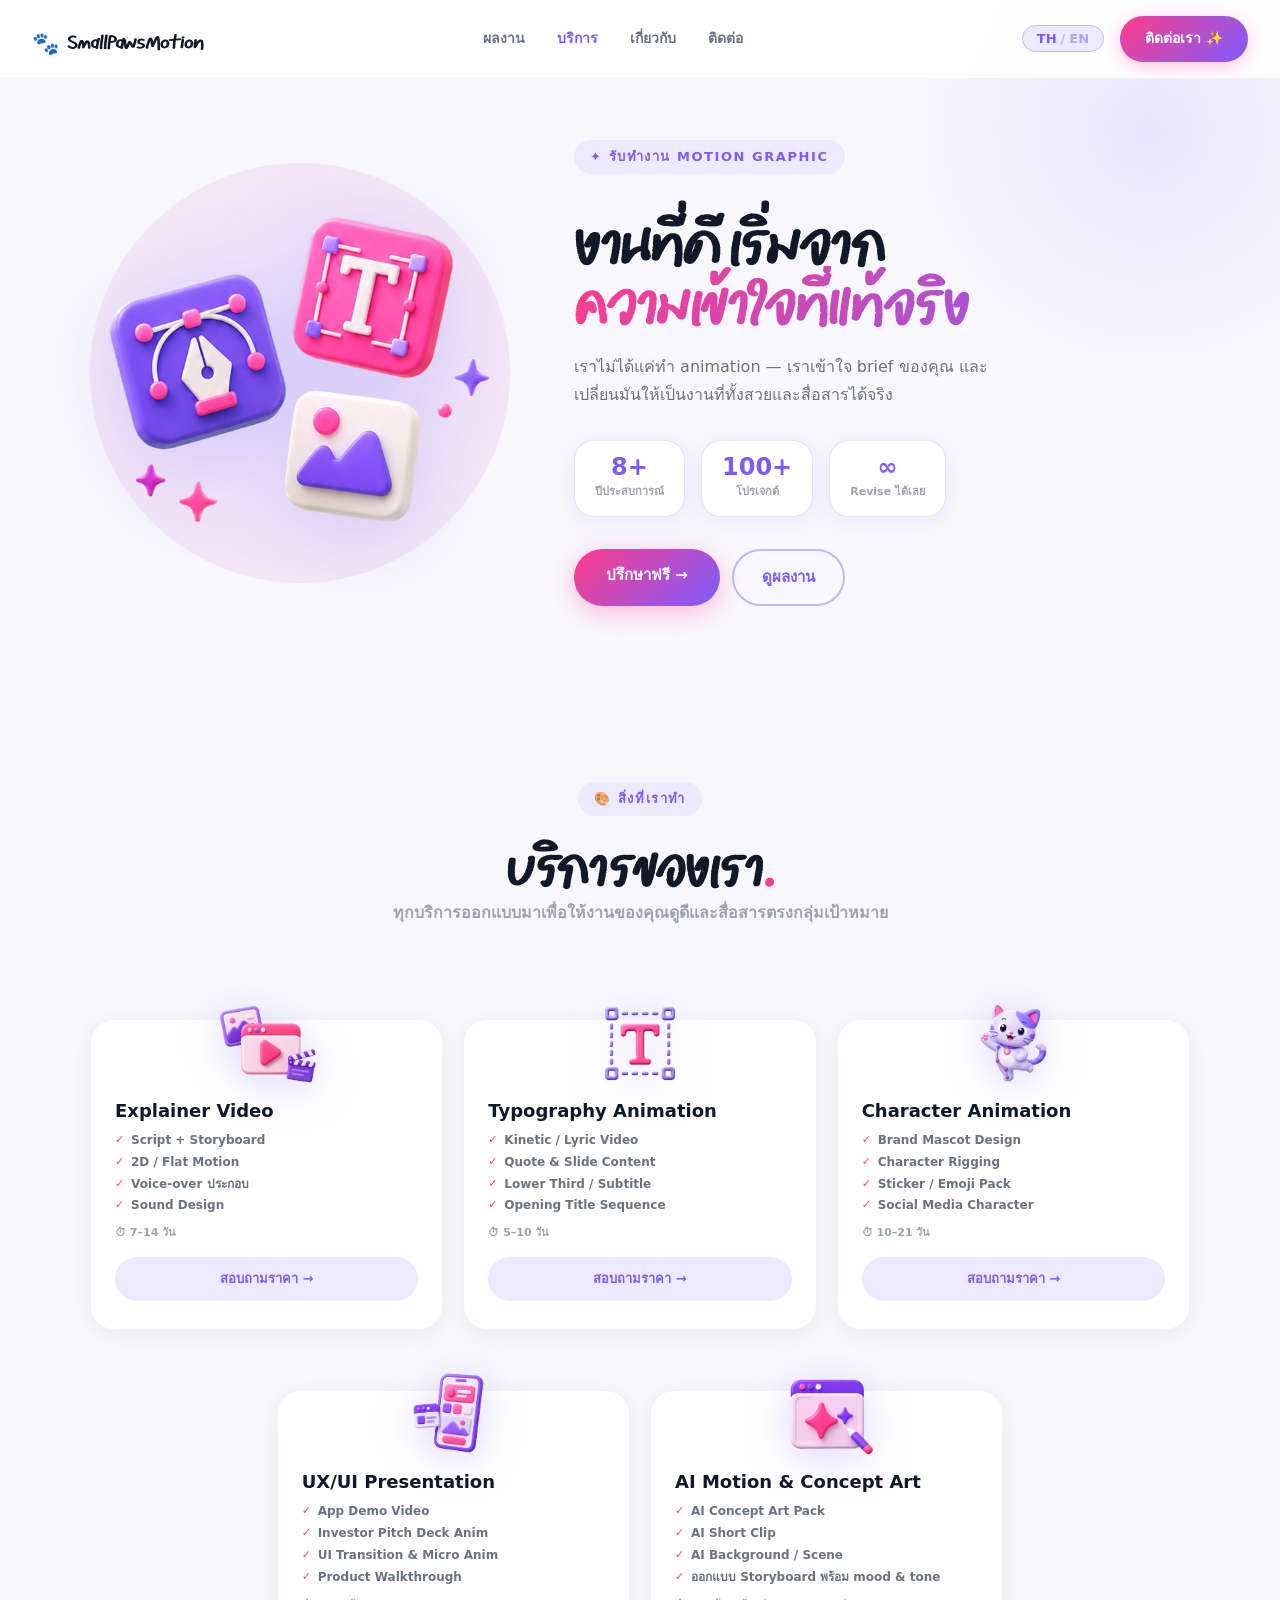
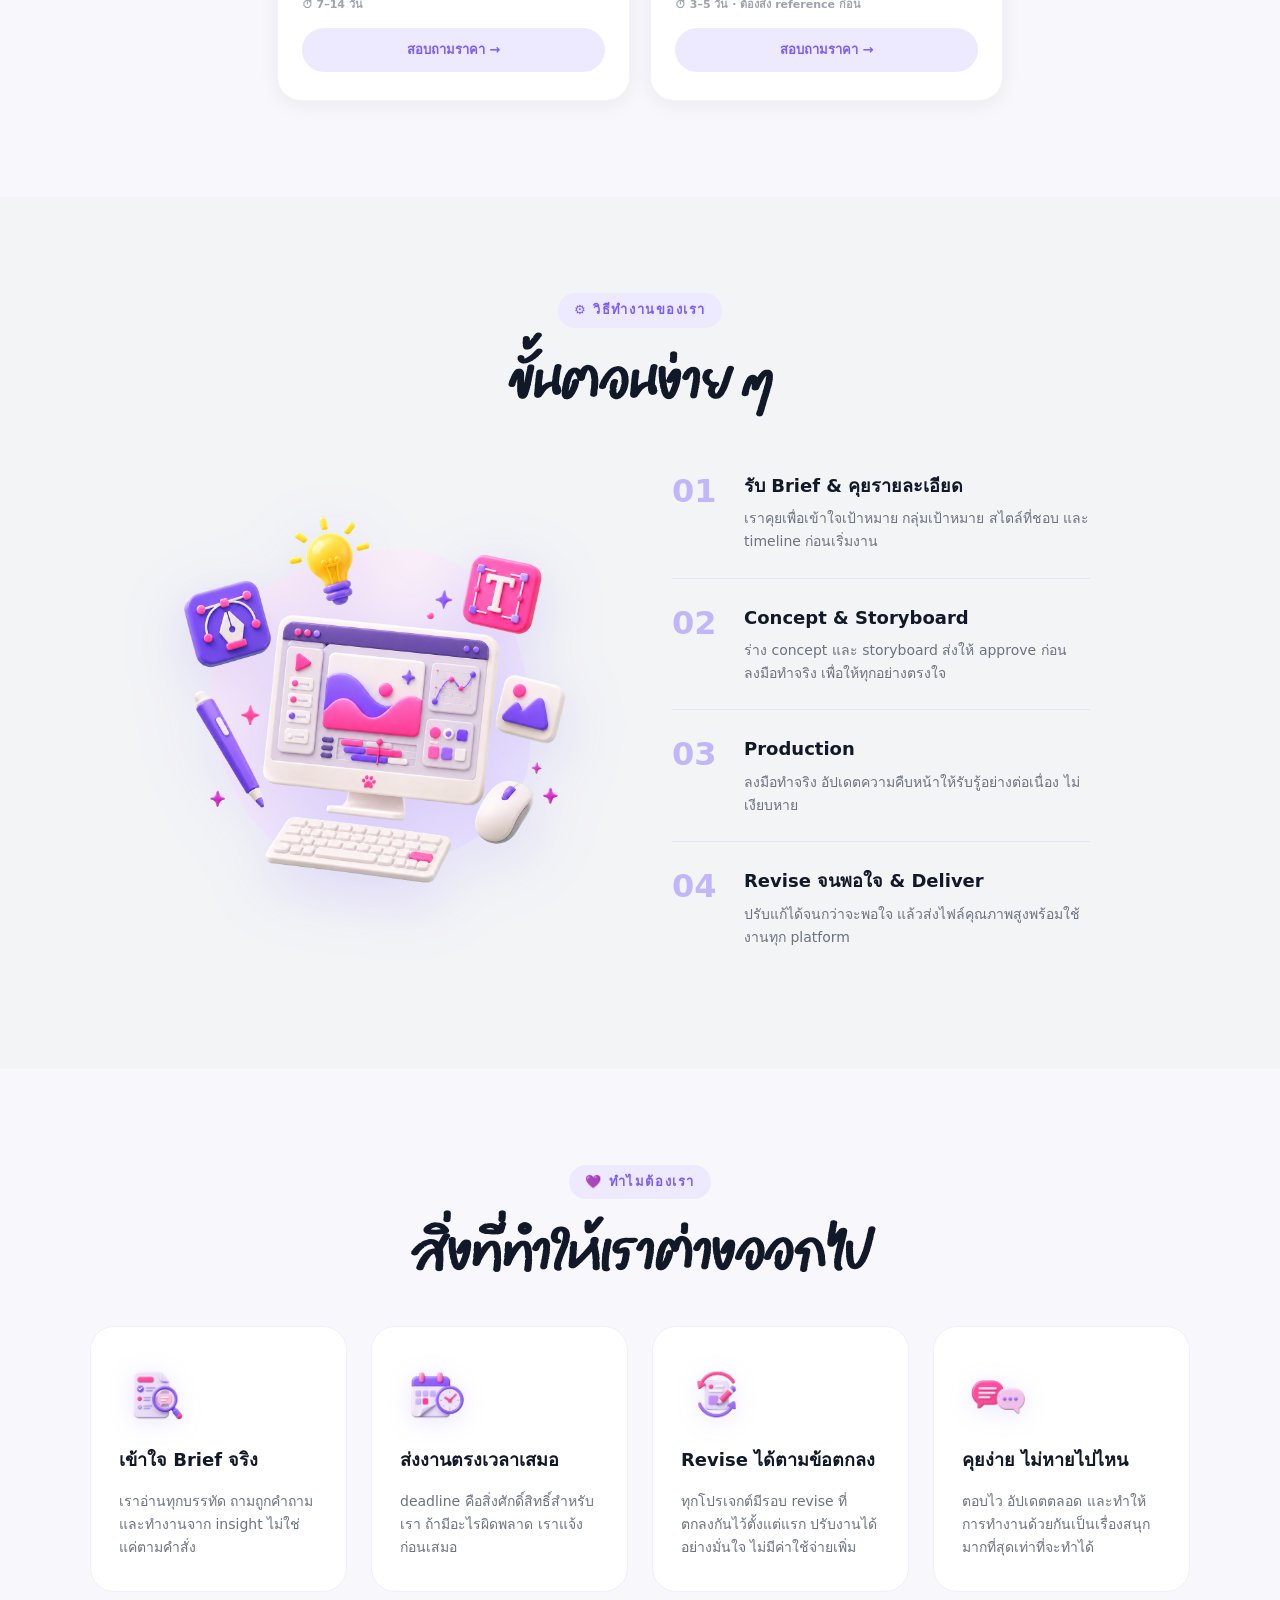
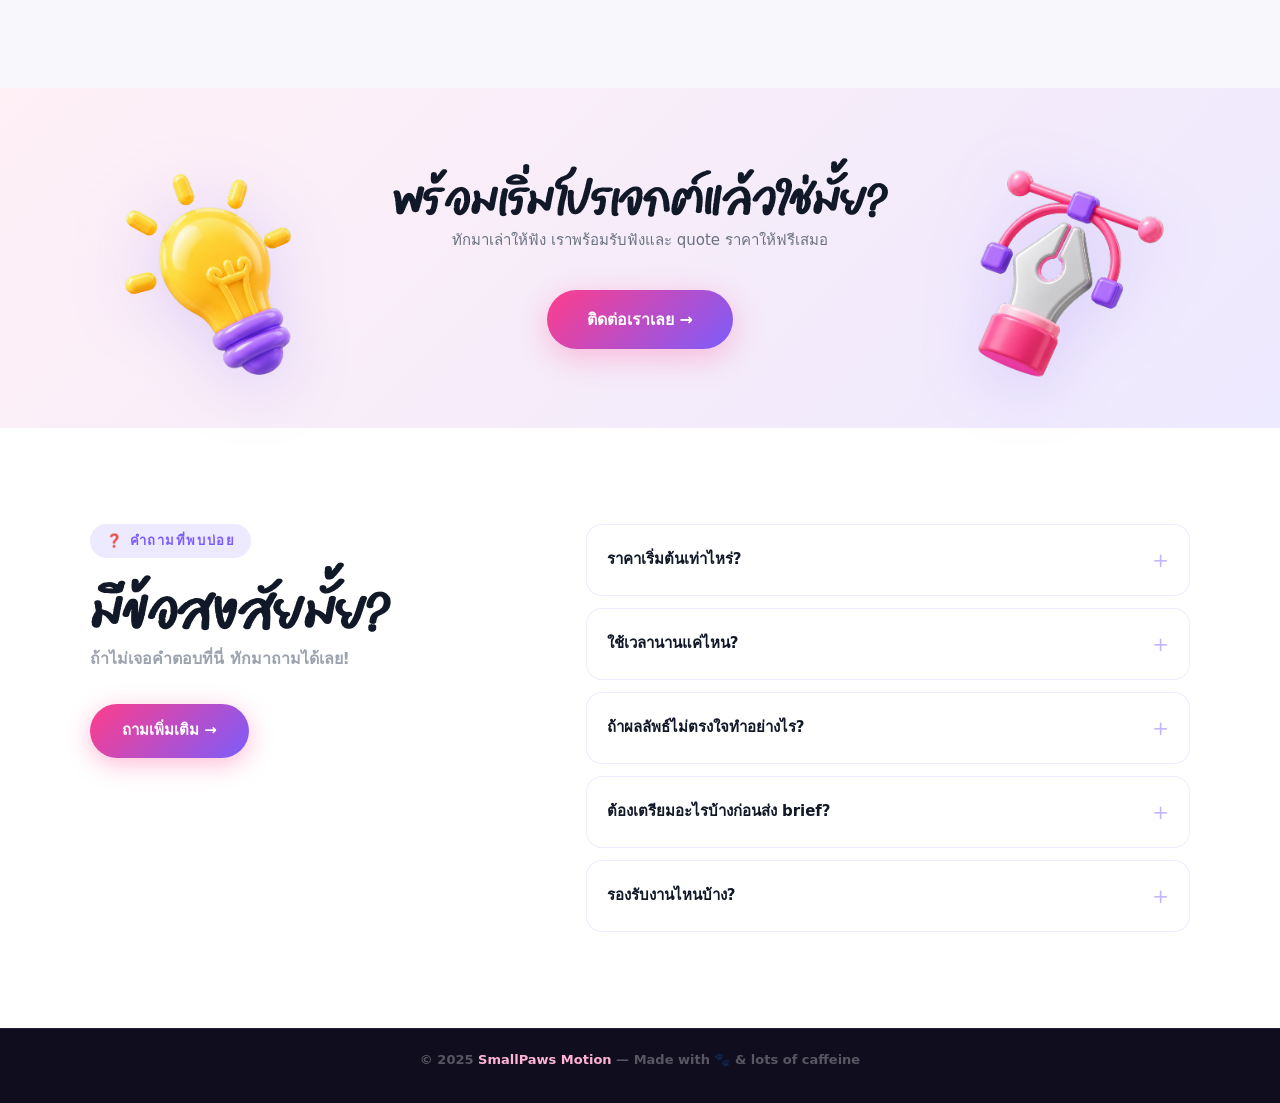
==== commit 5cf4d88a: "Add mobile bottom nav to services.html" ====
--- a/services.html
+++ b/services.html
@@ -5,7 +5,7 @@
   <meta name="viewport" content="width=device-width, initial-scale=1.0">
   <title>บริการ — SmallPaws Motion</title>
   <meta name="description" content="รับทำ Motion Graphic ครบวงจร Explainer Video, Typography, Character Animation, UX/UI Presentation">
-  <link rel="stylesheet" href="css/style.css?v=5">
+  <link rel="stylesheet" href="css/style.css?v=18">
   <link rel="stylesheet" href="css/services.css?v=12">
   <link rel="icon" href="data:image/svg+xml,<svg xmlns='http://www.w3.org/2000/svg' viewBox='0 0 100 100'><text y='.9em' font-size='90'>🐾</text></svg>">
 </head>
@@ -435,6 +435,16 @@
   <p>© 2025 <span>SmallPaws Motion</span> — Made with 🐾 & lots of caffeine</p>
 </footer>
 
+<!-- ── Bottom Nav (mobile) ──────────────────────────────────── -->
+<nav class="bottom-nav">
+  <div class="bottom-nav-inner">
+    <a href="index.html#works"   data-th="ผลงาน"    data-en="Works">ผลงาน</a>
+    <a href="services.html"      data-th="บริการ"    data-en="Services" class="active">บริการ</a>
+    <a href="index.html#about"   data-th="เกี่ยวกับ" data-en="About">เกี่ยวกับ</a>
+    <a href="index.html#contact" data-th="ติดต่อ"    data-en="Contact">ติดต่อ</a>
+  </div>
+</nav>
+
 <script src="js/services.js?v=4"></script>
 </body>
 </html>
--- a/css/style.css
+++ b/css/style.css
@@ -309,8 +309,57 @@
   50%      { opacity: 1;   transform: scaleY(1.2); }
 }
 
+/* ── WORKS MODE TOGGLE ────────────────────────────────────── */
+.mode-toggle {
+  display: inline-flex;
+  background: linear-gradient(135deg, var(--pink), var(--violet));
+  border-radius: 99px;
+  padding: 5px;
+  margin-bottom: 32px;
+  box-shadow: 0 4px 20px rgba(124,92,252,0.25);
+}
+.mode-btn {
+  font-size: 14px; font-weight: 700;
+  padding: 10px 28px; border-radius: 99px; border: none;
+  background: transparent; color: rgba(255,255,255,0.75);
+  cursor: pointer; transition: all var(--transition);
+  font-family: 'Inter', 'Prompt', system-ui, sans-serif;
+}
+.mode-btn.active {
+  background: white;
+  color: var(--violet);
+  box-shadow: 0 2px 8px rgba(0,0,0,0.12);
+}
+.mode-btn:not(.active):hover { color: white; }
+
+/* ── COMING SOON ──────────────────────────────────────────── */
+.coming-soon-wrap {
+  display: flex; flex-direction: column; align-items: center; justify-content: center;
+  padding: 80px 24px; text-align: center;
+  border: 2px dashed var(--purple-mid);
+  border-radius: var(--radius-2xl);
+  background: var(--purple-light);
+  margin-top: 32px;
+  animation: fadeInUp 0.4s ease;
+}
+@keyframes fadeInUp {
+  from { opacity: 0; transform: translateY(16px); }
+  to   { opacity: 1; transform: translateY(0); }
+}
+.coming-soon-emoji { font-size: 52px; margin-bottom: 20px; }
+.coming-soon-title {
+  font-size: clamp(20px, 3vw, 28px); font-weight: 900;
+  color: var(--violet); margin-bottom: 12px;
+  font-family: 'PG Boston', Georgia, 'Prompt', sans-serif;
+}
+.coming-soon-sub {
+  font-size: 15px; color: var(--gray-600); line-height: 1.8; max-width: 480px;
+}
+.coming-soon-sub em { color: var(--pink); font-style: normal; font-weight: 700; }
+
 /* ── WORKS ────────────────────────────────────────────────── */
 #works { background: var(--bg); }
+#works .container { max-width: 1400px; padding: 0 32px; }
 
 .filter-bar {
   display: flex; gap: 10px; flex-wrap: wrap; margin-bottom: 40px;
@@ -331,33 +380,31 @@
 
 .works-grid {
   display: grid;
-  grid-template-columns: repeat(auto-fill, minmax(300px, 1fr));
-  gap: 24px;
+  grid-template-columns: repeat(3, 1fr);
+  gap: 12px;
 }
 .work-card {
-  border-radius: var(--radius-xl); overflow: hidden;
-  background: var(--white); box-shadow: var(--shadow-card);
-  cursor: pointer; transition: transform var(--transition), box-shadow var(--transition);
+  overflow: hidden; background: transparent;
+  cursor: pointer; transition: opacity var(--transition);
   position: relative;
 }
-.work-card:hover {
-  transform: translateY(-6px);
-  box-shadow: 0 16px 48px rgba(124,92,252,0.18);
-}
+.work-card:hover { opacity: 0.85; }
 .work-thumb {
   width: 100%; aspect-ratio: 16/9; object-fit: cover; display: block;
-  background: var(--purple-light);
+  border-radius: 12px;
 }
 .work-thumb-placeholder {
   width: 100%; aspect-ratio: 16/9;
   display: flex; align-items: center; justify-content: center; font-size: 36px;
+  background: var(--purple-light); border-radius: 12px;
 }
 .work-play-overlay {
   position: absolute; top: 0; left: 0; width: 100%; aspect-ratio: 16/9;
   display: flex; align-items: center; justify-content: center;
   background: rgba(0,0,0,0); transition: background var(--transition);
-}
-.work-card:hover .work-play-overlay { background: rgba(0,0,0,0.25); }
+  border-radius: 12px;
+}
+.work-card:hover .work-play-overlay { background: rgba(0,0,0,0.22); }
 .play-btn {
   width: 52px; height: 52px; border-radius: 50%;
   background: white; display: flex; align-items: center; justify-content: center;
@@ -366,15 +413,12 @@
 }
 .play-btn svg { fill: var(--violet); margin-left: 3px; }
 .work-card:hover .play-btn { opacity: 1; transform: scale(1); }
-.work-info { padding: 16px 20px 20px; }
-.work-tags { display: flex; gap: 6px; flex-wrap: wrap; margin-bottom: 8px; }
-.work-tag {
-  font-size: 11px; font-weight: 700; letter-spacing: 0.06em;
-  padding: 3px 10px; border-radius: 99px;
-  background: var(--purple-light); color: var(--violet);
-}
-.work-title { font-size: 16px; font-weight: 800; color: var(--gray-800); margin-bottom: 4px; }
-.work-desc { font-size: 13px; color: var(--gray-400); }
+.work-info { display: none; }
+.work-tags { display: none; }
+.work-tag { display: none; }
+.work-title { font-size: 14px; font-weight: 700; color: var(--gray-800); margin-bottom: 2px; text-transform: uppercase; letter-spacing: 0.03em; }
+.work-desc { font-size: 13px; color: var(--gray-400); font-weight: 400; }
+.graphic-card .work-thumb { aspect-ratio: 16/9; }
 
 /* ── MODAL ────────────────────────────────────────────────── */
 .modal-overlay {
@@ -509,62 +553,120 @@
   font-size: 17px; line-height: 1.8; color: var(--gray-600); margin-bottom: 20px;
 }
 
-/* 3 strength pills แนวนอน */
-.about-strengths { display: flex; flex-wrap: wrap; gap: 12px; margin-top: 28px; }
-.strength-item {
-  display: inline-flex; align-items: center; gap: 10px;
-  padding: 10px 22px; border-radius: 50px;
-  border: 2px solid var(--pink);
-  background: transparent;
-  transition: all var(--transition);
-  cursor: default;
-}
-.strength-item:hover {
-  background: var(--pink-pale);
-}
-.strength-text {
-  font-size: 14px; font-weight: 700; color: var(--pink);
-}
+/* Email row in about */
+.about-email-row {
+  display: flex; align-items: center; gap: 10px; margin-top: 28px; flex-wrap: wrap;
+}
+.about-email-icon { font-size: 20px; }
+.about-email-btn {
+  font-size: 15px; font-weight: 700; color: var(--gray-800);
+  background: none; border: none; border-bottom: 2px solid var(--pink-light);
+  padding-bottom: 2px; cursor: pointer; font-family: 'Inter', 'Prompt', system-ui, sans-serif;
+  transition: border-color var(--transition), color var(--transition);
+}
+.about-email-btn:hover { border-color: var(--pink); color: var(--pink); }
+.about-email-copied {
+  font-size: 12px; font-weight: 700; color: var(--violet);
+  background: var(--purple-light); padding: 3px 10px; border-radius: 99px;
+  opacity: 0; transition: opacity 0.3s;
+}
+.about-email-copied.show { opacity: 1; }
 
 /* ── CONTACT ──────────────────────────────────────────────── */
 #contact {
-  background: linear-gradient(135deg, var(--pink-pale), var(--purple-light));
+  background: var(--dark);
+  padding-bottom: 0;
 }
 .contact-card {
-  background: white; border-radius: var(--radius-2xl);
-  padding: 56px 64px; text-align: center;
-  box-shadow: 0 16px 64px rgba(124,92,252,0.15);
+  background: transparent;
+  padding: 56px 64px 48px; text-align: center;
+  box-shadow: none; border-radius: 0;
 }
 .contact-title {
   font-size: clamp(28px, 4vw, 42px); font-weight: 900; margin-bottom: 12px;
-}
-.contact-sub { font-size: 17px; color: var(--gray-600); margin-bottom: 40px; }
+  color: white;
+}
+.contact-title span[style] { color: var(--pink) !important; }
+.contact-sub { font-size: 17px; color: rgba(255,255,255,0.55); margin-bottom: 12px; }
+.contact-more { font-size: 14px; color: rgba(255,255,255,0.35); margin-bottom: 36px; letter-spacing: 0.01em; }
 .contact-links {
-  display: flex; flex-wrap: wrap; gap: 14px; justify-content: center; margin-bottom: 40px;
+  display: flex; flex-wrap: wrap; gap: 14px; justify-content: center; margin-bottom: 0;
 }
 .contact-link {
-  display: flex; align-items: center; gap: 10px;
-  padding: 14px 24px; border-radius: var(--radius-xl);
-  background: var(--gray-100); text-decoration: none;
-  color: var(--gray-700); font-weight: 700; font-size: 15px;
-  transition: all var(--transition); border: 2px solid transparent;
+  display: inline-flex; align-items: center; justify-content: center;
+  width: 52px; height: 52px; border-radius: 14px;
+  background: rgba(255,255,255,0.12);
+  text-decoration: none; transition: all var(--transition);
 }
 .contact-link:hover {
-  background: white; border-color: var(--purple-mid); color: var(--violet);
-  transform: translateY(-2px); box-shadow: var(--shadow-soft);
-}
-.contact-link .icon { font-size: 20px; }
-.contact-email-big {
-  font-size: clamp(18px, 3vw, 24px); font-weight: 900; color: var(--gray-800);
-  text-decoration: none; border-bottom: 3px solid var(--pink-light); padding-bottom: 4px;
-  transition: border-color var(--transition);
-}
-.contact-email-big:hover { border-color: var(--pink); }
+  background: var(--violet);
+  transform: translateY(-4px) scale(1.08);
+}
+.contact-sns-icon {
+  width: 28px; height: 28px; display: block;
+}
+
+/* ── GRAPHIC MODAL ────────────────────────────────────────── */
+.modal-box.graphic-modal-box {
+  max-width: 760px; width: 92vw;
+  display: flex; flex-direction: column;
+  max-height: 90vh; overflow-y: auto;
+  height: auto;
+}
+.modal-box.graphic-modal-box .modal-video-wrap {
+  flex: none; aspect-ratio: unset; height: auto; width: 100%;
+}
+.modal-box.graphic-modal-box .modal-footer {
+  width: 100%; flex-shrink: 0; flex-direction: column;
+  align-items: flex-start; justify-content: flex-start;
+  padding: 24px 28px 28px; border-left: none; border-top: 1px solid var(--border);
+  position: relative;
+}
+.graphic-img-wrap {
+  position: relative; width: 100%; background: #f3f3f7;
+  display: flex; align-items: center; justify-content: center;
+  min-height: 300px;
+}
+.graphic-modal-img {
+  width: 100%; height: auto; max-height: 70vh; object-fit: contain; display: block;
+}
+.graphic-arrow {
+  position: absolute; top: 50%; transform: translateY(-50%);
+  background: rgba(0,0,0,0.12); border: none; color: var(--gray-700);
+  font-size: 28px; width: 44px; height: 44px; border-radius: 50%;
+  cursor: pointer; z-index: 2; display: flex; align-items: center; justify-content: center;
+  transition: background var(--transition);
+}
+.graphic-arrow:hover { background: rgba(0,0,0,0.22); }
+.graphic-arrow.left { left: 12px; }
+.graphic-arrow.right { right: 12px; }
+.graphic-dots {
+  position: absolute; bottom: 12px; left: 50%; transform: translateX(-50%);
+  display: flex; gap: 6px;
+}
+.graphic-dot {
+  width: 7px; height: 7px; border-radius: 50%;
+  background: rgba(0,0,0,0.2); cursor: pointer; transition: background var(--transition);
+}
+.graphic-dot.active { background: var(--violet); }
+.graphic-modal-info {
+  display: flex; flex-direction: column; gap: 14px;
+}
+.gm-row { display: flex; flex-direction: column; gap: 3px; font-size: 14px; line-height: 1.7; font-weight: 400; color: var(--gray-600); }
+.gm-label {
+  font-weight: 800; color: var(--violet);
+  font-size: 11px; letter-spacing: 0.1em; text-transform: uppercase;
+}
+.gm-title {
+  font-size: 18px; font-weight: 900; color: var(--gray-800); margin-bottom: 4px;
+  font-family: 'PG Boston', Georgia, 'Prompt', sans-serif;
+}
 
 /* ── FOOTER ───────────────────────────────────────────────── */
 footer {
-  background: var(--dark); color: rgba(255,255,255,0.45);
-  padding: 32px 24px; text-align: center; font-size: 14px; font-weight: 600;
+  background: var(--dark); color: rgba(255,255,255,0.3);
+  padding: 20px 24px 32px; text-align: center; font-size: 13px; font-weight: 600;
+  border-top: 1px solid rgba(255,255,255,0.08);
 }
 footer span { color: var(--pink-200); }
 
@@ -575,13 +677,36 @@
 }
 .fade-up.visible { opacity: 1; transform: translateY(0); }
 
+/* ── BOTTOM NAV (mobile only) ────────────────────────────── */
+.bottom-nav {
+  display: none;
+  position: fixed; bottom: 0; left: 0; right: 0; z-index: 999;
+  background: rgba(255,255,255,0.92); backdrop-filter: blur(16px);
+  border-top: 1px solid rgba(0,0,0,0.08);
+  padding: 10px 0 max(10px, env(safe-area-inset-bottom));
+}
+.bottom-nav-inner {
+  display: flex; justify-content: space-around; align-items: center;
+}
+.bottom-nav a {
+  font-size: 12px; font-weight: 700; color: var(--gray-500);
+  text-decoration: none; display: flex; flex-direction: column;
+  align-items: center; gap: 3px; padding: 4px 12px;
+  transition: color var(--transition);
+}
+.bottom-nav a:hover, .bottom-nav a.active { color: var(--violet); }
+
 /* ── MOBILE ───────────────────────────────────────────────── */
 @media (max-width: 768px) {
   .nav-links { display: none; }
+  .bottom-nav { display: block; }
+  body { padding-bottom: 64px; }
   .about-grid { grid-template-columns: 1fr; gap: 48px; }
   .about-blob-bg { width: 280px; height: 280px; }
   .exp-number { font-size: 72px; }
   .contact-card { padding: 40px 24px; }
   .exp-number { font-size: 56px; }
   .hero-title { font-size: clamp(30px, 8vw, 52px); }
-}
+  .works-grid { grid-template-columns: repeat(2, 1fr); gap: 8px; }
+  #works .container { padding: 0 16px; }
+}
